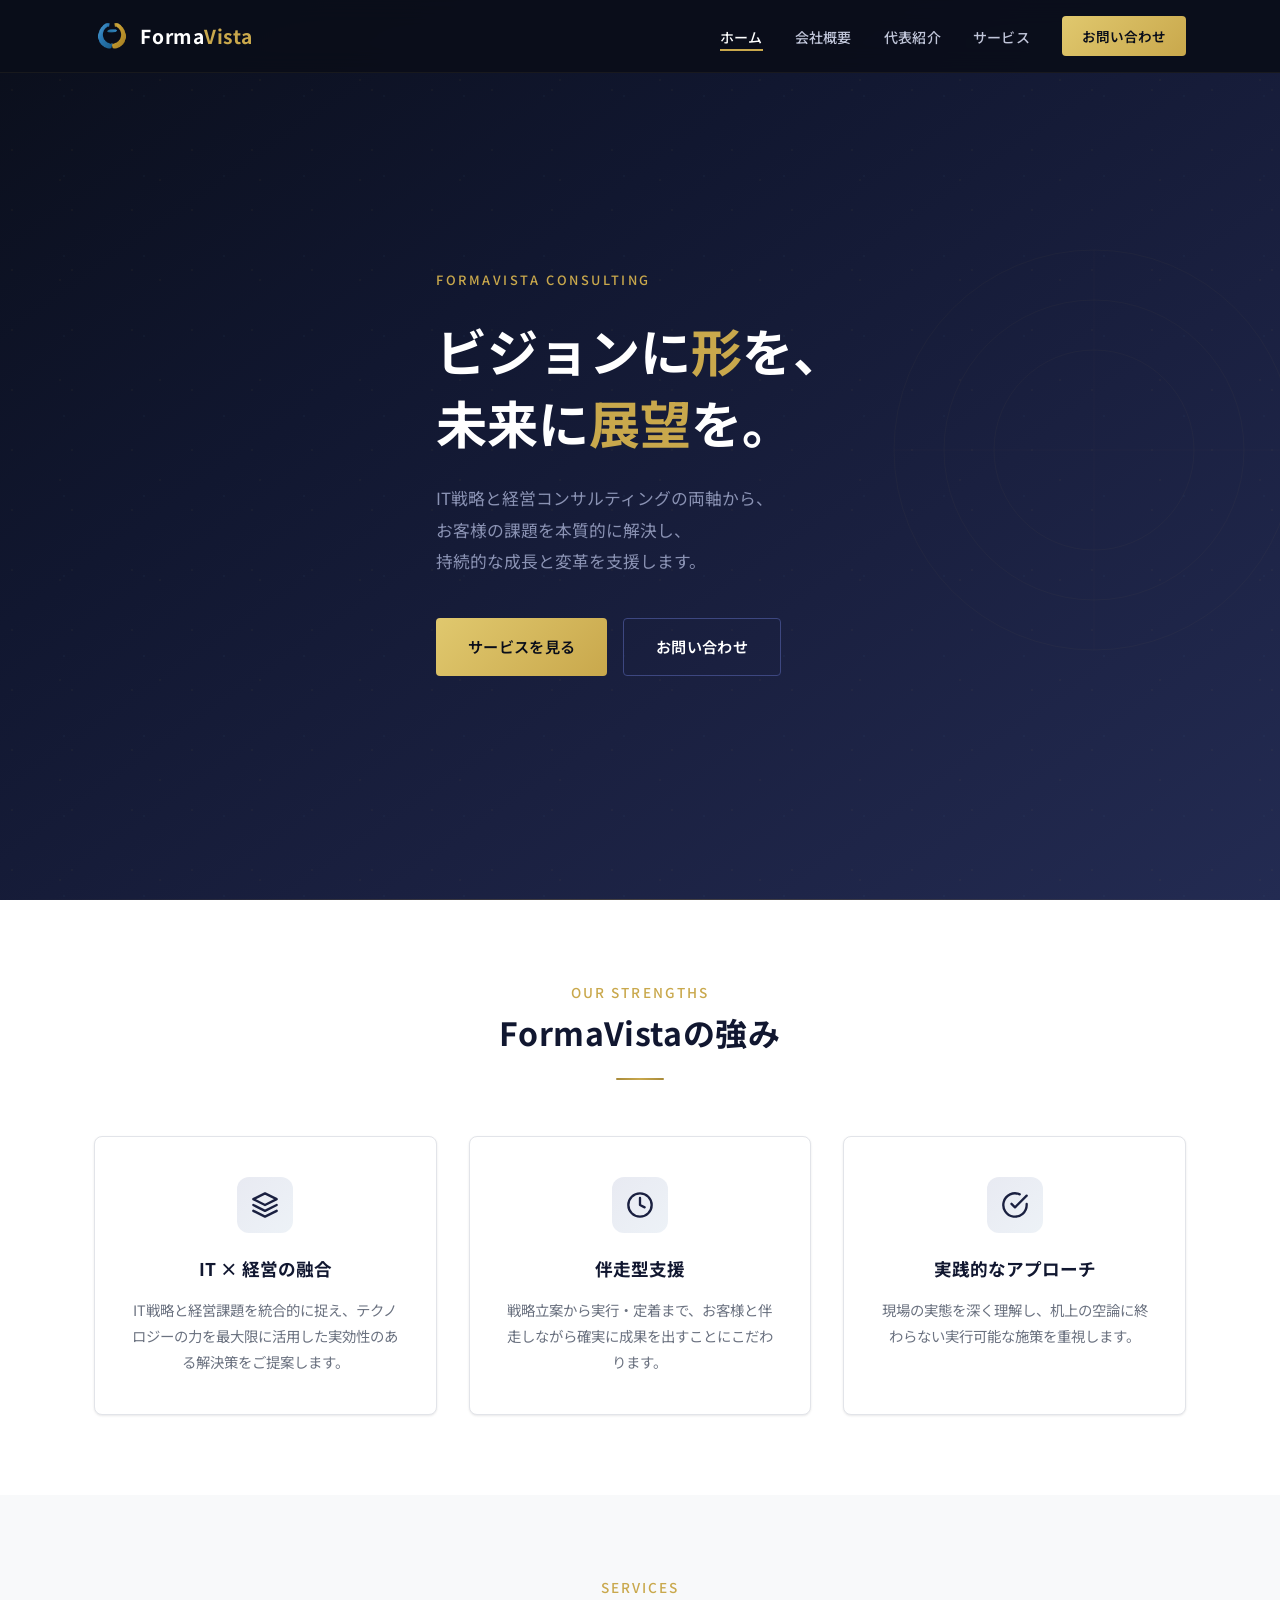
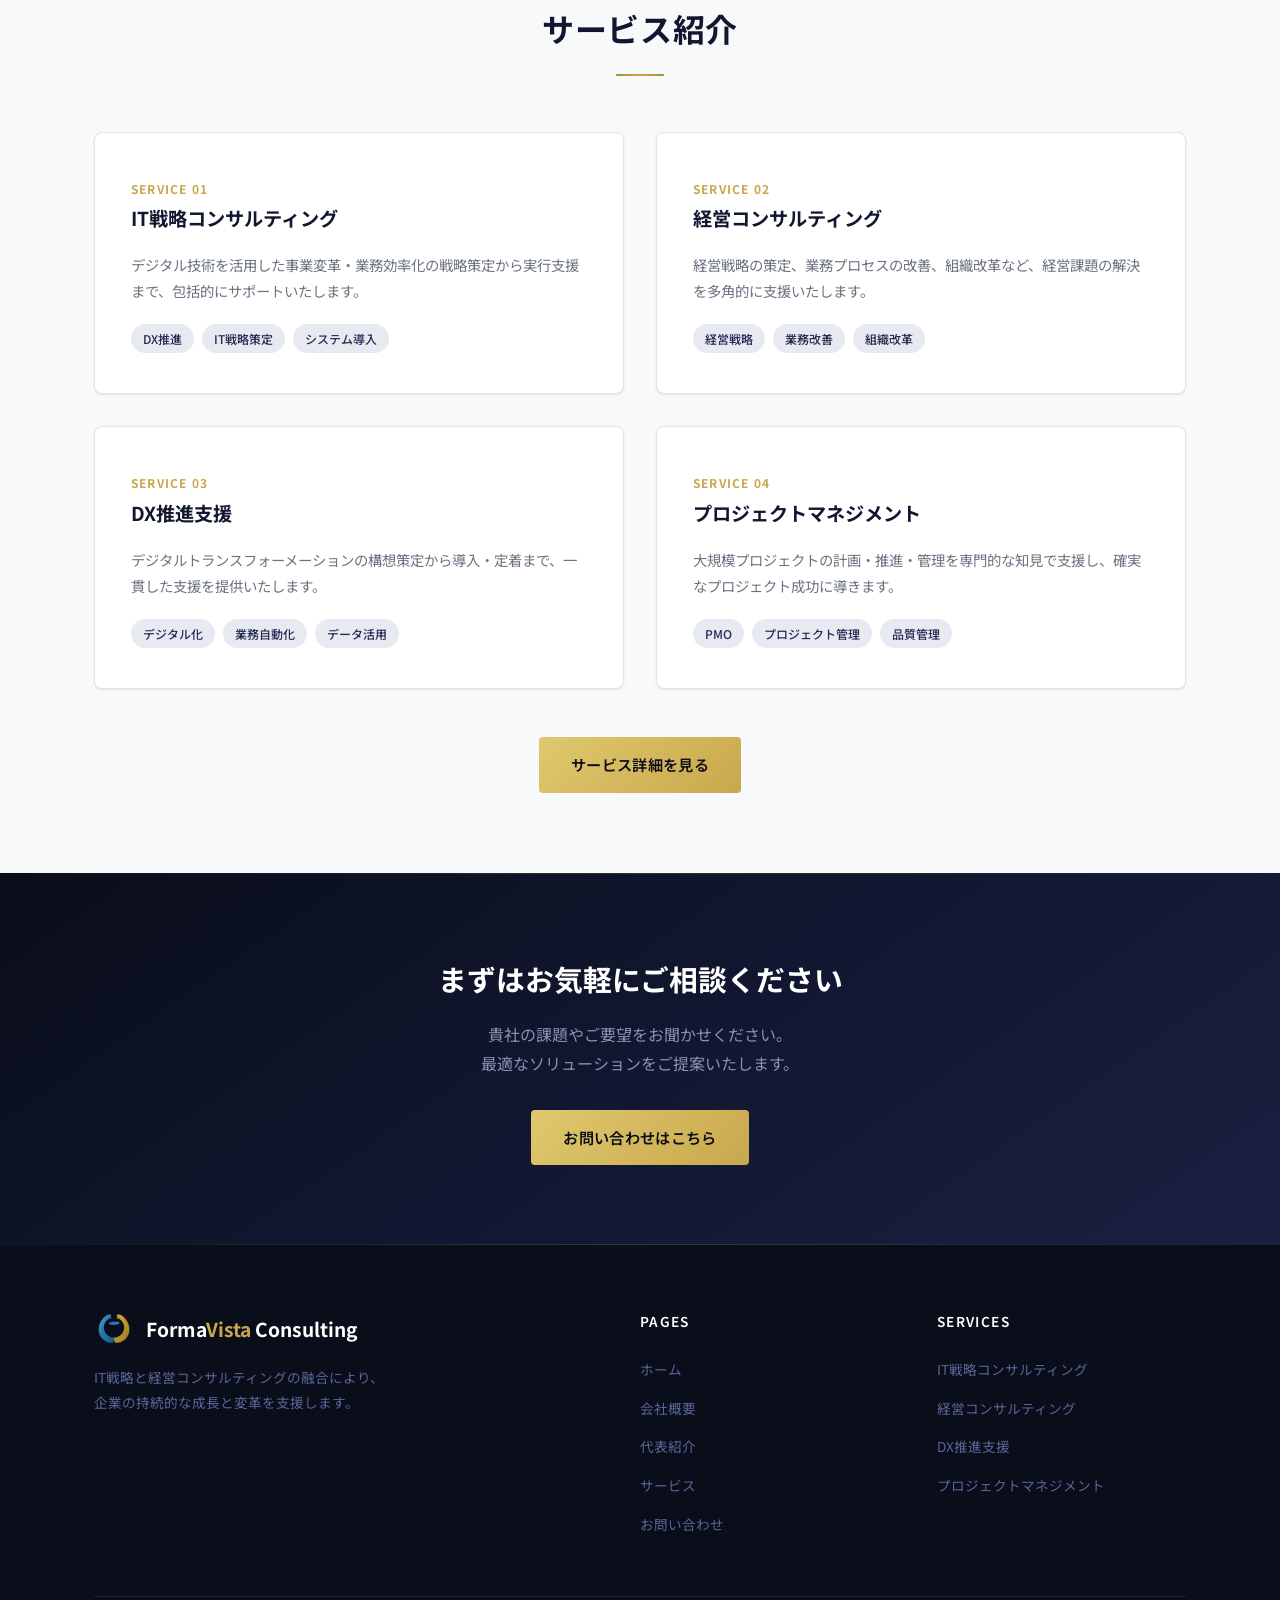
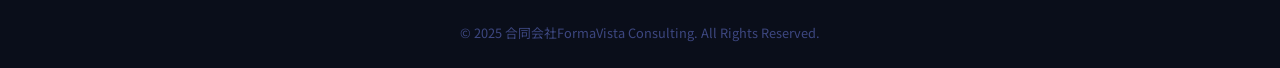
==== index.html @ 6e8d2bef "feat: 代表紹介ページ（profile.html）を新規作成 - 代表 中塚貴勝氏のプロフィールページを追加   - プロフィールヒーロー：写真エリア・氏名・紹介文・専門タグ   - 経歴タイムラ" ====
<!DOCTYPE html>
<html lang="ja">
<head>
  <meta charset="UTF-8">
  <meta name="viewport" content="width=device-width, initial-scale=1.0">
  <meta name="description" content="合同会社FormaVista Consulting - IT戦略・経営コンサルティングで、企業の持続的な成長と変革を支援します。">
  <meta name="keywords" content="FormaVista,コンサルティング,IT戦略,経営コンサルティング,DX推進">
  <title>合同会社FormaVista Consulting | IT・経営の総合コンサルティング</title>
  <link rel="icon" type="image/png" href="images/favicon.png">
  <link rel="icon" type="image/svg+xml" href="images/favicon.svg">
  <link rel="preconnect" href="https://fonts.googleapis.com">
  <link rel="preconnect" href="https://fonts.gstatic.com" crossorigin>
  <link href="https://fonts.googleapis.com/css2?family=Noto+Sans+JP:wght@400;500;600;700&display=swap" rel="stylesheet">
  <link rel="stylesheet" href="css/style.css">
</head>
<body>

  <!-- Header -->
  <header class="header" id="header">
    <div class="header__inner">
      <a href="index.html" class="header__logo">
        <img src="images/logo-icon.png" alt="FormaVista" class="header__logo-icon">
        <div class="header__logo-text">Forma<span>Vista</span></div>
      </a>
      <nav class="nav" id="nav">
        <ul class="nav__list">
          <li><a href="index.html" class="nav__link nav__link--active">ホーム</a></li>
          <li><a href="about.html" class="nav__link">会社概要</a></li>
          <li><a href="profile.html" class="nav__link">代表紹介</a></li>
          <li><a href="services.html" class="nav__link">サービス</a></li>
          <li><a href="contact.html" class="nav__contact">お問い合わせ</a></li>
        </ul>
      </nav>
      <button class="hamburger" id="hamburger" aria-label="メニューを開く">
        <span class="hamburger__line"></span>
        <span class="hamburger__line"></span>
        <span class="hamburger__line"></span>
      </button>
    </div>
  </header>

  <!-- Hero -->
  <section class="hero">
    <div class="hero__bg-pattern"></div>
    <div class="hero__content">
      <p class="hero__label">FormaVista Consulting</p>
      <h1 class="hero__title">
        ビジョンに<em>形</em>を、<br>
        未来に<em>展望</em>を。
      </h1>
      <p class="hero__desc">
        IT戦略と経営コンサルティングの両軸から、<br>
        お客様の課題を本質的に解決し、<br>
        持続的な成長と変革を支援します。
      </p>
      <div class="hero__actions">
        <a href="services.html" class="btn btn--primary">サービスを見る</a>
        <a href="contact.html" class="btn btn--outline">お問い合わせ</a>
      </div>
    </div>
    <div class="hero__decoration">
      <svg viewBox="0 0 500 500" fill="none" xmlns="http://www.w3.org/2000/svg">
        <circle cx="250" cy="250" r="200" stroke="#c9a84c" stroke-width="0.5"/>
        <circle cx="250" cy="250" r="150" stroke="#c9a84c" stroke-width="0.5"/>
        <circle cx="250" cy="250" r="100" stroke="#c9a84c" stroke-width="0.5"/>
        <line x1="50" y1="250" x2="450" y2="250" stroke="#c9a84c" stroke-width="0.3"/>
        <line x1="250" y1="50" x2="250" y2="450" stroke="#c9a84c" stroke-width="0.3"/>
      </svg>
    </div>
  </section>

  <!-- Features -->
  <section class="section">
    <div class="container">
      <div class="section-header fade-in">
        <p class="section-header__sub">Our Strengths</p>
        <h2 class="section-header__title">FormaVistaの強み</h2>
        <div class="section-header__line"></div>
      </div>
      <div class="features">
        <div class="feature-card fade-in">
          <div class="feature-card__icon">
            <svg viewBox="0 0 24 24" fill="none" stroke="currentColor" stroke-width="2" stroke-linecap="round" stroke-linejoin="round">
              <path d="M12 2L2 7l10 5 10-5-10-5z"/>
              <path d="M2 17l10 5 10-5"/>
              <path d="M2 12l10 5 10-5"/>
            </svg>
          </div>
          <h3 class="feature-card__title">IT × 経営の融合</h3>
          <p class="feature-card__text">
            IT戦略と経営課題を統合的に捉え、テクノロジーの力を最大限に活用した実効性のある解決策をご提案します。
          </p>
        </div>
        <div class="feature-card fade-in">
          <div class="feature-card__icon">
            <svg viewBox="0 0 24 24" fill="none" stroke="currentColor" stroke-width="2" stroke-linecap="round" stroke-linejoin="round">
              <circle cx="12" cy="12" r="10"/>
              <path d="M12 6v6l4 2"/>
            </svg>
          </div>
          <h3 class="feature-card__title">伴走型支援</h3>
          <p class="feature-card__text">
            戦略立案から実行・定着まで、お客様と伴走しながら確実に成果を出すことにこだわります。
          </p>
        </div>
        <div class="feature-card fade-in">
          <div class="feature-card__icon">
            <svg viewBox="0 0 24 24" fill="none" stroke="currentColor" stroke-width="2" stroke-linecap="round" stroke-linejoin="round">
              <path d="M22 11.08V12a10 10 0 1 1-5.93-9.14"/>
              <polyline points="22 4 12 14.01 9 11.01"/>
            </svg>
          </div>
          <h3 class="feature-card__title">実践的なアプローチ</h3>
          <p class="feature-card__text">
            現場の実態を深く理解し、机上の空論に終わらない実行可能な施策を重視します。
          </p>
        </div>
      </div>
    </div>
  </section>

  <!-- Services Overview -->
  <section class="section section--gray">
    <div class="container">
      <div class="section-header fade-in">
        <p class="section-header__sub">Services</p>
        <h2 class="section-header__title">サービス紹介</h2>
        <div class="section-header__line"></div>
      </div>
      <div class="services-grid">
        <div class="service-card fade-in">
          <span class="service-card__number">SERVICE 01</span>
          <h3 class="service-card__title">IT戦略コンサルティング</h3>
          <p class="service-card__text">
            デジタル技術を活用した事業変革・業務効率化の戦略策定から実行支援まで、包括的にサポートいたします。
          </p>
          <div class="service-card__tags">
            <span class="service-card__tag">DX推進</span>
            <span class="service-card__tag">IT戦略策定</span>
            <span class="service-card__tag">システム導入</span>
          </div>
        </div>
        <div class="service-card fade-in">
          <span class="service-card__number">SERVICE 02</span>
          <h3 class="service-card__title">経営コンサルティング</h3>
          <p class="service-card__text">
            経営戦略の策定、業務プロセスの改善、組織改革など、経営課題の解決を多角的に支援いたします。
          </p>
          <div class="service-card__tags">
            <span class="service-card__tag">経営戦略</span>
            <span class="service-card__tag">業務改善</span>
            <span class="service-card__tag">組織改革</span>
          </div>
        </div>
        <div class="service-card fade-in">
          <span class="service-card__number">SERVICE 03</span>
          <h3 class="service-card__title">DX推進支援</h3>
          <p class="service-card__text">
            デジタルトランスフォーメーションの構想策定から導入・定着まで、一貫した支援を提供いたします。
          </p>
          <div class="service-card__tags">
            <span class="service-card__tag">デジタル化</span>
            <span class="service-card__tag">業務自動化</span>
            <span class="service-card__tag">データ活用</span>
          </div>
        </div>
        <div class="service-card fade-in">
          <span class="service-card__number">SERVICE 04</span>
          <h3 class="service-card__title">プロジェクトマネジメント</h3>
          <p class="service-card__text">
            大規模プロジェクトの計画・推進・管理を専門的な知見で支援し、確実なプロジェクト成功に導きます。
          </p>
          <div class="service-card__tags">
            <span class="service-card__tag">PMO</span>
            <span class="service-card__tag">プロジェクト管理</span>
            <span class="service-card__tag">品質管理</span>
          </div>
        </div>
      </div>
      <div style="text-align: center; margin-top: 48px;" class="fade-in">
        <a href="services.html" class="btn btn--primary">サービス詳細を見る</a>
      </div>
    </div>
  </section>

  <!-- CTA -->
  <section class="cta">
    <div class="container">
      <h2 class="cta__title fade-in">まずはお気軽にご相談ください</h2>
      <p class="cta__text fade-in">
        貴社の課題やご要望をお聞かせください。<br>
        最適なソリューションをご提案いたします。
      </p>
      <a href="contact.html" class="btn btn--primary fade-in">お問い合わせはこちら</a>
    </div>
  </section>

  <!-- Footer -->
  <footer class="footer">
    <div class="container">
      <div class="footer__grid">
        <div>
          <a href="index.html" class="footer__brand">
            <img src="images/logo-icon.png" alt="FormaVista" class="footer__brand-icon">
            <p class="footer__brand-name">Forma<span>Vista</span> Consulting</p>
          </a>
          <p class="footer__brand-text">
            IT戦略と経営コンサルティングの融合により、<br>
            企業の持続的な成長と変革を支援します。
          </p>
        </div>
        <div>
          <h4 class="footer__heading">Pages</h4>
          <ul class="footer__links">
            <li><a href="index.html">ホーム</a></li>
            <li><a href="about.html">会社概要</a></li>
            <li><a href="profile.html">代表紹介</a></li>
            <li><a href="services.html">サービス</a></li>
            <li><a href="contact.html">お問い合わせ</a></li>
          </ul>
        </div>
        <div>
          <h4 class="footer__heading">Services</h4>
          <ul class="footer__links">
            <li><a href="services.html">IT戦略コンサルティング</a></li>
            <li><a href="services.html">経営コンサルティング</a></li>
            <li><a href="services.html">DX推進支援</a></li>
            <li><a href="services.html">プロジェクトマネジメント</a></li>
          </ul>
        </div>
      </div>
      <div class="footer__bottom">
        <p>&copy; 2025 合同会社FormaVista Consulting. All Rights Reserved.</p>
      </div>
    </div>
  </footer>

  <script src="js/main.js"></script>
</body>
</html>
---- css/style.css ----
/* ===================================
   FormaVista Consulting - Style Sheet
   =================================== */

/* --- CSS Variables --- */
:root {
  --navy-900: #0a0e1a;
  --navy-800: #111730;
  --navy-700: #1a2040;
  --navy-600: #232b52;
  --navy-500: #2d3561;
  --navy-400: #3d4780;
  --navy-300: #5a6599;
  --navy-200: #8a92b3;
  --navy-100: #c0c5d9;
  --navy-50: #e8eaf2;
  --gold: #c9a84c;
  --gold-light: #e0c86e;
  --gold-dark: #a88a3a;
  --blue: #2b7ab5;
  --blue-light: #5ba8d9;
  --blue-dark: #1a5e8c;
  --white: #ffffff;
  --gray-50: #f8f9fa;
  --gray-100: #f0f1f4;
  --gray-200: #e2e4e9;
  --gray-300: #c8cbd4;
  --gray-600: #6b7280;
  --gray-700: #4a4f5c;
  --font-primary: "Noto Sans JP", "Hiragino Kaku Gothic ProN", "Yu Gothic", sans-serif;
  --font-heading: "Noto Sans JP", "Hiragino Kaku Gothic ProN", "Yu Gothic", sans-serif;
  --transition: 0.3s cubic-bezier(0.4, 0, 0.2, 1);
  --shadow-sm: 0 1px 3px rgba(10, 14, 26, 0.06), 0 1px 2px rgba(10, 14, 26, 0.04);
  --shadow-md: 0 4px 16px rgba(10, 14, 26, 0.1), 0 2px 4px rgba(10, 14, 26, 0.06);
  --shadow-lg: 0 12px 40px rgba(10, 14, 26, 0.14), 0 4px 8px rgba(10, 14, 26, 0.06);
  --max-width: 1140px;
}

/* --- Reset & Base --- */
*,
*::before,
*::after {
  margin: 0;
  padding: 0;
  box-sizing: border-box;
}

html {
  font-size: 16px;
  scroll-behavior: smooth;
}

::selection {
  background: rgba(201, 168, 76, 0.2);
  color: var(--navy-800);
}

body {
  font-family: var(--font-primary);
  color: var(--gray-700);
  line-height: 1.8;
  background: var(--white);
  -webkit-font-smoothing: antialiased;
}

a {
  text-decoration: none;
  color: inherit;
  transition: color var(--transition);
}

ul {
  list-style: none;
}

img {
  max-width: 100%;
  height: auto;
  display: block;
}

/* --- Utility --- */
.container {
  max-width: var(--max-width);
  margin: 0 auto;
  padding: 0 24px;
}

.section {
  padding: 80px 0;
}

.section--gray {
  background: var(--gray-50);
}

.section--navy {
  background: var(--navy-800);
  color: var(--white);
}

.section-header {
  text-align: center;
  margin-bottom: 56px;
}

.section-header__title {
  font-family: var(--font-heading);
  font-size: 2rem;
  font-weight: 700;
  color: var(--navy-800);
  margin-bottom: 8px;
  letter-spacing: 0.02em;
}

.section--navy .section-header__title {
  color: var(--white);
}

.section-header__sub {
  font-size: 0.85rem;
  color: var(--gold);
  text-transform: uppercase;
  letter-spacing: 0.15em;
  font-weight: 500;
}

.section-header__line {
  width: 48px;
  height: 2px;
  background: linear-gradient(90deg, var(--gold-dark), var(--gold), var(--gold-dark));
  margin: 16px auto 0;
  border-radius: 1px;
}

/* --- Header / Navigation --- */
.header {
  position: fixed;
  top: 0;
  left: 0;
  width: 100%;
  z-index: 1000;
  background: rgba(10, 14, 26, 0.92);
  backdrop-filter: blur(12px);
  -webkit-backdrop-filter: blur(12px);
  transition: background var(--transition), box-shadow var(--transition);
  border-bottom: 1px solid rgba(201, 168, 76, 0.08);
}

.header--scrolled {
  background: rgba(10, 14, 26, 0.98);
  box-shadow: 0 2px 20px rgba(0, 0, 0, 0.3);
  border-bottom-color: rgba(201, 168, 76, 0.15);
}

.header__inner {
  display: flex;
  align-items: center;
  justify-content: space-between;
  height: 72px;
  max-width: var(--max-width);
  margin: 0 auto;
  padding: 0 24px;
}

.header__logo {
  display: flex;
  align-items: center;
  gap: 10px;
}

.header__logo-icon {
  width: 36px;
  height: 36px;
  display: block;
  flex-shrink: 0;
}

.header__logo-text {
  font-family: var(--font-heading);
  font-size: 1.2rem;
  font-weight: 700;
  color: var(--white);
  letter-spacing: 0.04em;
}

.header__logo-text span {
  color: var(--gold);
}

.nav__list {
  display: flex;
  align-items: center;
  gap: 32px;
}

.nav__link {
  font-size: 0.875rem;
  color: var(--navy-100);
  font-weight: 500;
  letter-spacing: 0.02em;
  position: relative;
  padding: 4px 0;
}

.nav__link::after {
  content: "";
  position: absolute;
  bottom: 0;
  left: 0;
  width: 0;
  height: 2px;
  background: var(--gold);
  transition: width var(--transition);
}

.nav__link:hover,
.nav__link--active {
  color: var(--white);
}

.nav__link:hover::after,
.nav__link--active::after {
  width: 100%;
}

.nav__contact {
  display: inline-flex;
  align-items: center;
  padding: 8px 20px;
  background: linear-gradient(135deg, var(--gold-light), var(--gold));
  color: var(--navy-900);
  font-size: 0.85rem;
  font-weight: 600;
  border-radius: 4px;
  transition: all var(--transition);
}

.nav__contact:hover {
  background: linear-gradient(135deg, var(--gold), var(--gold-light));
  box-shadow: 0 2px 12px rgba(201, 168, 76, 0.3);
  transform: translateY(-1px);
}

/* --- Mobile Menu --- */
.hamburger {
  display: none;
  flex-direction: column;
  gap: 5px;
  background: none;
  border: none;
  cursor: pointer;
  padding: 4px;
}

.hamburger__line {
  width: 24px;
  height: 2px;
  background: var(--white);
  transition: transform var(--transition), opacity var(--transition);
}

.hamburger--active .hamburger__line:nth-child(1) {
  transform: translateY(7px) rotate(45deg);
}

.hamburger--active .hamburger__line:nth-child(2) {
  opacity: 0;
}

.hamburger--active .hamburger__line:nth-child(3) {
  transform: translateY(-7px) rotate(-45deg);
}

/* --- Hero --- */
.hero {
  position: relative;
  min-height: 100vh;
  display: flex;
  align-items: center;
  background: linear-gradient(145deg, var(--navy-900) 0%, var(--navy-800) 35%, var(--navy-700) 65%, var(--navy-600) 100%);
  overflow: hidden;
}

.hero__bg-pattern {
  position: absolute;
  inset: 0;
  opacity: 0.04;
  background-image:
    radial-gradient(circle at 20% 50%, var(--gold) 1px, transparent 1px),
    radial-gradient(circle at 80% 20%, var(--blue-light) 1px, transparent 1px),
    radial-gradient(circle at 60% 80%, var(--gold) 1px, transparent 1px);
  background-size: 60px 60px, 80px 80px, 100px 100px;
}

.hero::after {
  content: "";
  position: absolute;
  bottom: 0;
  left: 0;
  right: 0;
  height: 1px;
  background: linear-gradient(90deg, transparent, var(--gold-dark), transparent);
  opacity: 0.3;
}

.hero__content {
  position: relative;
  z-index: 1;
  max-width: var(--max-width);
  margin: 0 auto;
  padding: 120px 24px 80px;
}

.hero__label {
  display: inline-block;
  font-size: 0.8rem;
  font-weight: 500;
  color: var(--gold);
  text-transform: uppercase;
  letter-spacing: 0.2em;
  margin-bottom: 24px;
  opacity: 0;
  transform: translateY(20px);
  animation: fadeInUp 0.8s 0.3s forwards;
}

.hero__title {
  font-family: var(--font-heading);
  font-size: clamp(2rem, 5vw, 3.2rem);
  font-weight: 700;
  color: var(--white);
  line-height: 1.4;
  margin-bottom: 24px;
  opacity: 0;
  transform: translateY(20px);
  animation: fadeInUp 0.8s 0.5s forwards;
}

.hero__title em {
  font-style: normal;
  color: var(--gold);
}

.hero__desc {
  font-size: 1.05rem;
  color: var(--navy-200);
  max-width: 560px;
  line-height: 1.9;
  margin-bottom: 40px;
  opacity: 0;
  transform: translateY(20px);
  animation: fadeInUp 0.8s 0.7s forwards;
}

.hero__actions {
  display: flex;
  gap: 16px;
  flex-wrap: wrap;
  opacity: 0;
  transform: translateY(20px);
  animation: fadeInUp 0.8s 0.9s forwards;
}

.btn {
  display: inline-flex;
  align-items: center;
  justify-content: center;
  padding: 14px 32px;
  font-size: 0.95rem;
  font-weight: 600;
  border-radius: 4px;
  border: none;
  cursor: pointer;
  transition: all var(--transition);
  letter-spacing: 0.02em;
}

.btn--primary {
  background: linear-gradient(135deg, var(--gold-light), var(--gold));
  color: var(--navy-900);
  position: relative;
  overflow: hidden;
}

.btn--primary::before {
  content: "";
  position: absolute;
  top: 0;
  left: -100%;
  width: 100%;
  height: 100%;
  background: linear-gradient(90deg, transparent, rgba(255, 255, 255, 0.2), transparent);
  transition: left 0.5s ease;
}

.btn--primary:hover::before {
  left: 100%;
}

.btn--primary:hover {
  background: linear-gradient(135deg, var(--gold), var(--gold-light));
  transform: translateY(-2px);
  box-shadow: 0 6px 20px rgba(201, 168, 76, 0.35);
}

.btn--outline {
  background: transparent;
  color: var(--white);
  border: 1px solid var(--navy-400);
  position: relative;
  overflow: hidden;
}

.btn--outline:hover {
  border-color: var(--gold);
  color: var(--gold);
  transform: translateY(-2px);
  box-shadow: 0 4px 12px rgba(201, 168, 76, 0.1);
}

.hero__decoration {
  position: absolute;
  right: -5%;
  top: 50%;
  transform: translateY(-50%);
  width: 500px;
  height: 500px;
  opacity: 0.08;
}

.hero__decoration svg {
  width: 100%;
  height: 100%;
}

/* --- Features Section (Top Page) --- */
.features {
  display: grid;
  grid-template-columns: repeat(3, 1fr);
  gap: 32px;
}

.feature-card {
  background: var(--white);
  border-radius: 8px;
  padding: 40px 32px;
  text-align: center;
  box-shadow: var(--shadow-sm);
  transition: transform var(--transition), box-shadow var(--transition), border-color var(--transition);
  border: 1px solid var(--gray-200);
  position: relative;
}

.feature-card::after {
  content: "";
  position: absolute;
  bottom: 0;
  left: 50%;
  transform: translateX(-50%);
  width: 0;
  height: 2px;
  background: linear-gradient(90deg, var(--gold-dark), var(--gold), var(--gold-dark));
  transition: width var(--transition);
  border-radius: 0 0 8px 8px;
}

.feature-card:hover {
  transform: translateY(-6px);
  box-shadow: var(--shadow-lg);
  border-color: rgba(201, 168, 76, 0.2);
}

.feature-card:hover::after {
  width: 60%;
}

.feature-card__icon {
  width: 56px;
  height: 56px;
  margin: 0 auto 20px;
  display: flex;
  align-items: center;
  justify-content: center;
  background: linear-gradient(135deg, var(--navy-50), #edf2f7);
  border-radius: 12px;
  transition: background var(--transition), transform var(--transition);
}

.feature-card:hover .feature-card__icon {
  background: linear-gradient(135deg, rgba(43, 110, 165, 0.1), rgba(43, 110, 165, 0.05));
  transform: scale(1.05);
}

.feature-card__icon svg {
  width: 28px;
  height: 28px;
  stroke: var(--navy-700);
  transition: stroke var(--transition);
}

.feature-card:hover .feature-card__icon svg {
  stroke: var(--blue);
}

.feature-card__title {
  font-size: 1.1rem;
  font-weight: 700;
  color: var(--navy-800);
  margin-bottom: 12px;
}

.feature-card__text {
  font-size: 0.9rem;
  color: var(--gray-600);
  line-height: 1.8;
}

/* --- About Section --- */
.about-grid {
  display: grid;
  grid-template-columns: 1fr 1fr;
  gap: 64px;
  align-items: start;
}

.about-content__lead {
  font-size: 1.6rem;
  font-weight: 700;
  color: var(--navy-800);
  line-height: 1.5;
  margin-bottom: 24px;
}

.about-content__text {
  font-size: 0.95rem;
  color: var(--gray-600);
  line-height: 1.9;
  margin-bottom: 16px;
}

.about-image {
  position: relative;
  border-radius: 8px;
  overflow: hidden;
  background: linear-gradient(135deg, var(--navy-700), var(--navy-500));
  aspect-ratio: 4/3;
  display: flex;
  align-items: center;
  justify-content: center;
}

.about-image__placeholder {
  color: var(--navy-300);
  font-size: 4rem;
  opacity: 0.3;
}

/* --- Service Cards --- */
.services-grid {
  display: grid;
  grid-template-columns: repeat(2, 1fr);
  gap: 32px;
}

.service-card {
  background: var(--white);
  border-radius: 8px;
  padding: 40px 36px;
  box-shadow: var(--shadow-sm);
  border: 1px solid var(--gray-200);
  transition: transform var(--transition), box-shadow var(--transition);
  position: relative;
  overflow: hidden;
}

.service-card::before {
  content: "";
  position: absolute;
  top: 0;
  left: 0;
  width: 4px;
  height: 100%;
  background: var(--gold);
  transform: scaleY(0);
  transition: transform var(--transition);
  transform-origin: top;
}

.service-card:hover {
  transform: translateY(-4px);
  box-shadow: var(--shadow-lg);
}

.service-card:hover::before {
  transform: scaleY(1);
}

.service-card__number {
  font-size: 0.75rem;
  font-weight: 700;
  color: var(--gold);
  letter-spacing: 0.1em;
  margin-bottom: 12px;
}

.service-card__title {
  font-size: 1.2rem;
  font-weight: 700;
  color: var(--navy-800);
  margin-bottom: 16px;
}

.service-card__text {
  font-size: 0.9rem;
  color: var(--gray-600);
  line-height: 1.8;
  margin-bottom: 20px;
}

.service-card__tags {
  display: flex;
  flex-wrap: wrap;
  gap: 8px;
}

.service-card__tag {
  font-size: 0.75rem;
  padding: 4px 12px;
  background: var(--navy-50);
  color: var(--navy-600);
  border-radius: 20px;
  font-weight: 500;
  transition: all var(--transition);
}

.service-card:hover .service-card__tag {
  background: rgba(201, 168, 76, 0.1);
  color: var(--gold-dark);
}

/* --- Company Info Table --- */
.company-table {
  width: 100%;
  border-collapse: collapse;
}

.company-table tr {
  border-bottom: 1px solid var(--gray-200);
}

.company-table th {
  width: 180px;
  padding: 20px 24px;
  text-align: left;
  font-size: 0.9rem;
  font-weight: 600;
  color: var(--navy-800);
  background: var(--gray-50);
  vertical-align: top;
}

.company-table td {
  padding: 20px 24px;
  font-size: 0.9rem;
  color: var(--gray-700);
}

/* --- CTA Section --- */
.cta {
  text-align: center;
  padding: 80px 0;
  background: linear-gradient(145deg, var(--navy-900), var(--navy-800), var(--navy-700));
  position: relative;
  overflow: hidden;
}

.cta::before {
  content: "";
  position: absolute;
  top: 0;
  left: 0;
  right: 0;
  height: 1px;
  background: linear-gradient(90deg, transparent, var(--gold-dark), transparent);
  opacity: 0.25;
}

.cta::after {
  content: "";
  position: absolute;
  bottom: 0;
  left: 0;
  right: 0;
  height: 1px;
  background: linear-gradient(90deg, transparent, var(--gold-dark), transparent);
  opacity: 0.25;
}

.cta__title {
  font-size: 1.8rem;
  font-weight: 700;
  color: var(--white);
  margin-bottom: 16px;
}

.cta__text {
  font-size: 1rem;
  color: var(--navy-200);
  margin-bottom: 32px;
  max-width: 500px;
  margin-left: auto;
  margin-right: auto;
}

/* --- Contact Form --- */
.contact-grid {
  display: grid;
  grid-template-columns: 1fr 1fr;
  gap: 64px;
  align-items: start;
}

.contact-info__title {
  font-size: 1.4rem;
  font-weight: 700;
  color: var(--navy-800);
  margin-bottom: 16px;
}

.contact-info__text {
  font-size: 0.95rem;
  color: var(--gray-600);
  margin-bottom: 32px;
  line-height: 1.8;
}

.contact-info__item {
  display: flex;
  align-items: flex-start;
  gap: 16px;
  margin-bottom: 24px;
}

.contact-info__icon {
  width: 40px;
  height: 40px;
  background: linear-gradient(135deg, #edf4fa, var(--navy-50));
  border-radius: 8px;
  display: flex;
  align-items: center;
  justify-content: center;
  flex-shrink: 0;
}

.contact-info__icon svg {
  width: 20px;
  height: 20px;
  stroke: var(--blue);
}

.contact-info__label {
  font-size: 0.8rem;
  color: var(--gray-600);
  margin-bottom: 2px;
}

.contact-info__value {
  font-size: 0.95rem;
  font-weight: 600;
  color: var(--navy-800);
}

.form {
  background: var(--white);
  padding: 40px;
  border-radius: 8px;
  box-shadow: var(--shadow-md);
  border: 1px solid var(--gray-200);
}

.form__group {
  margin-bottom: 24px;
}

.form__label {
  display: block;
  font-size: 0.85rem;
  font-weight: 600;
  color: var(--navy-800);
  margin-bottom: 8px;
}

.form__label--required::after {
  content: " *";
  color: #d64545;
}

.form__input,
.form__select,
.form__textarea {
  width: 100%;
  padding: 12px 16px;
  font-size: 0.9rem;
  font-family: var(--font-primary);
  border: 1px solid var(--gray-300);
  border-radius: 4px;
  background: var(--white);
  color: var(--gray-700);
  transition: border-color var(--transition), box-shadow var(--transition);
}

.form__input:focus,
.form__select:focus,
.form__textarea:focus {
  outline: none;
  border-color: var(--blue);
  box-shadow: 0 0 0 3px rgba(43, 110, 165, 0.1);
}

.form__textarea {
  min-height: 140px;
  resize: vertical;
}

.form__submit {
  width: 100%;
  padding: 14px;
  background: linear-gradient(135deg, var(--navy-800), var(--navy-700));
  color: var(--white);
  font-size: 0.95rem;
  font-weight: 600;
  border: none;
  border-radius: 4px;
  cursor: pointer;
  transition: all var(--transition);
  position: relative;
  overflow: hidden;
}

.form__submit:hover {
  background: linear-gradient(135deg, var(--navy-700), var(--navy-600));
  transform: translateY(-1px);
  box-shadow: 0 4px 12px rgba(10, 14, 26, 0.2);
}

.form__submit:active {
  transform: translateY(0);
}

/* --- Page Header --- */
.page-header {
  padding: 140px 0 60px;
  background: linear-gradient(145deg, var(--navy-900), var(--navy-800), var(--navy-700));
  text-align: center;
  position: relative;
}

.page-header::after {
  content: "";
  position: absolute;
  bottom: 0;
  left: 0;
  right: 0;
  height: 1px;
  background: linear-gradient(90deg, transparent, var(--gold-dark), transparent);
  opacity: 0.2;
}

.page-header__title {
  font-size: 2rem;
  font-weight: 700;
  color: var(--white);
  margin-bottom: 8px;
}

.page-header__sub {
  font-size: 0.85rem;
  color: var(--gold);
  text-transform: uppercase;
  letter-spacing: 0.15em;
  font-weight: 500;
}

/* --- Breadcrumb --- */
.breadcrumb {
  padding: 16px 0;
  background: var(--gray-50);
  border-bottom: 1px solid var(--gray-200);
}

.breadcrumb__list {
  display: flex;
  align-items: center;
  gap: 8px;
  font-size: 0.8rem;
  color: var(--gray-600);
}

.breadcrumb__link {
  color: var(--navy-400);
}

.breadcrumb__link:hover {
  color: var(--navy-700);
}

.breadcrumb__separator {
  color: var(--gray-300);
}

/* --- Philosophy Section --- */
.philosophy-grid {
  display: grid;
  grid-template-columns: repeat(3, 1fr);
  gap: 32px;
}

.philosophy-card {
  text-align: center;
  padding: 32px 24px;
  border-radius: 8px;
  transition: background var(--transition);
}

.philosophy-card:hover {
  background: rgba(255, 255, 255, 0.6);
}

.philosophy-card__number {
  font-size: 2.5rem;
  font-weight: 700;
  color: var(--navy-100);
  line-height: 1;
  margin-bottom: 16px;
  transition: color var(--transition);
}

.philosophy-card:hover .philosophy-card__number {
  color: rgba(201, 168, 76, 0.3);
}

.philosophy-card__title {
  font-size: 1.1rem;
  font-weight: 700;
  color: var(--navy-800);
  margin-bottom: 12px;
}

.philosophy-card__text {
  font-size: 0.9rem;
  color: var(--gray-600);
  line-height: 1.8;
}

/* --- Service Detail --- */
.service-detail {
  display: grid;
  grid-template-columns: 1fr 1fr;
  gap: 64px;
  align-items: start;
  margin-bottom: 64px;
  padding-bottom: 64px;
  border-bottom: 1px solid var(--gray-200);
}

.service-detail:last-child {
  border-bottom: none;
  margin-bottom: 0;
  padding-bottom: 0;
}

.service-detail:nth-child(even) {
  direction: rtl;
}

.service-detail:nth-child(even) > * {
  direction: ltr;
}

.service-detail__label {
  font-size: 0.8rem;
  font-weight: 600;
  color: var(--gold);
  text-transform: uppercase;
  letter-spacing: 0.1em;
  margin-bottom: 12px;
}

.service-detail__title {
  font-size: 1.5rem;
  font-weight: 700;
  color: var(--navy-800);
  margin-bottom: 20px;
  line-height: 1.4;
}

.service-detail__text {
  font-size: 0.95rem;
  color: var(--gray-600);
  line-height: 1.9;
  margin-bottom: 24px;
}

.service-detail__list {
  list-style: none;
}

.service-detail__list li {
  font-size: 0.9rem;
  color: var(--gray-700);
  padding: 8px 0;
  padding-left: 20px;
  position: relative;
}

.service-detail__list li::before {
  content: "";
  position: absolute;
  left: 0;
  top: 16px;
  width: 8px;
  height: 2px;
  background: var(--gold);
}

.service-detail__visual {
  background: linear-gradient(135deg, var(--navy-50), var(--gray-100));
  border-radius: 8px;
  aspect-ratio: 4/3;
  display: flex;
  align-items: center;
  justify-content: center;
}

.service-detail__visual-icon {
  font-size: 4rem;
  color: var(--navy-300);
  opacity: 0.4;
}

/* --- Process / Flow --- */
.process-grid {
  display: grid;
  grid-template-columns: repeat(4, 1fr);
  gap: 24px;
}

.process-card {
  text-align: center;
  padding: 32px 20px;
  position: relative;
}

.process-card::after {
  content: "";
  position: absolute;
  right: -12px;
  top: 50%;
  transform: translateY(-50%);
  width: 0;
  height: 0;
  border-left: 8px solid var(--navy-200);
  border-top: 6px solid transparent;
  border-bottom: 6px solid transparent;
}

.process-card:last-child::after {
  display: none;
}

.process-card__step {
  width: 48px;
  height: 48px;
  margin: 0 auto 16px;
  background: linear-gradient(145deg, var(--navy-800), var(--navy-700));
  color: var(--gold);
  font-size: 1.1rem;
  font-weight: 700;
  border-radius: 50%;
  display: flex;
  align-items: center;
  justify-content: center;
  box-shadow: 0 2px 8px rgba(10, 14, 26, 0.15);
  transition: transform var(--transition), box-shadow var(--transition);
}

.process-card:hover .process-card__step {
  transform: scale(1.1);
  box-shadow: 0 4px 16px rgba(10, 14, 26, 0.2);
}

.process-card__title {
  font-size: 0.95rem;
  font-weight: 700;
  color: var(--navy-800);
  margin-bottom: 8px;
}

.process-card__text {
  font-size: 0.8rem;
  color: var(--gray-600);
  line-height: 1.7;
}

/* --- Footer --- */
.footer {
  background: var(--navy-900);
  color: var(--navy-200);
  padding: 64px 0 0;
  position: relative;
}

.footer__grid {
  display: grid;
  grid-template-columns: 2fr 1fr 1fr;
  gap: 48px;
  padding-bottom: 48px;
  border-bottom: 1px solid rgba(255, 255, 255, 0.08);
}

.footer__brand {
  display: flex;
  align-items: center;
  gap: 12px;
  margin-bottom: 16px;
}

.footer__brand-icon {
  width: 40px;
  height: 40px;
  flex-shrink: 0;
}

.footer__brand-name {
  font-size: 1.2rem;
  font-weight: 700;
  color: var(--white);
}

.footer__brand-name span {
  color: var(--gold);
}

.footer__brand-text {
  font-size: 0.85rem;
  line-height: 1.8;
  color: var(--navy-300);
}

.footer__heading {
  font-size: 0.85rem;
  font-weight: 600;
  color: var(--white);
  text-transform: uppercase;
  letter-spacing: 0.1em;
  margin-bottom: 20px;
}

.footer__links li {
  margin-bottom: 10px;
}

.footer__links a {
  font-size: 0.85rem;
  color: var(--navy-300);
  transition: color var(--transition);
  position: relative;
}

.footer__links a::after {
  content: "";
  position: absolute;
  bottom: -2px;
  left: 0;
  width: 0;
  height: 1px;
  background: var(--gold);
  transition: width var(--transition);
}

.footer__links a:hover {
  color: var(--gold);
}

.footer__links a:hover::after {
  width: 100%;
}

.footer__bottom {
  padding: 24px 0;
  text-align: center;
  font-size: 0.8rem;
  color: var(--navy-400);
}

/* --- Profile Page --- */
.profile-hero {
  display: grid;
  grid-template-columns: 280px 1fr;
  gap: 56px;
  align-items: start;
}

.profile-hero__photo {
  position: relative;
}

.profile-hero__photo-placeholder {
  width: 100%;
  aspect-ratio: 3/4;
  background: linear-gradient(135deg, var(--navy-50), var(--gray-100));
  border-radius: 8px;
  display: flex;
  align-items: center;
  justify-content: center;
  border: 1px solid var(--gray-200);
}

.profile-hero__photo-placeholder svg {
  width: 64px;
  height: 64px;
  color: var(--navy-200);
}

.profile-hero__photo img {
  width: 100%;
  aspect-ratio: 3/4;
  object-fit: cover;
  border-radius: 8px;
}

.profile-hero__role {
  font-size: 0.8rem;
  font-weight: 600;
  color: var(--gold);
  text-transform: uppercase;
  letter-spacing: 0.12em;
  margin-bottom: 8px;
}

.profile-hero__name {
  font-family: var(--font-heading);
  font-size: 2.2rem;
  font-weight: 700;
  color: var(--navy-800);
  margin-bottom: 4px;
  letter-spacing: 0.06em;
}

.profile-hero__name-en {
  font-size: 0.9rem;
  color: var(--navy-300);
  letter-spacing: 0.08em;
  margin-bottom: 24px;
}

.profile-hero__intro {
  font-size: 0.95rem;
  color: var(--gray-600);
  line-height: 1.9;
  margin-bottom: 24px;
}

.profile-hero__tags {
  display: flex;
  flex-wrap: wrap;
  gap: 8px;
}

.profile-hero__tag {
  display: inline-block;
  font-size: 0.75rem;
  font-weight: 500;
  padding: 5px 14px;
  background: var(--navy-50);
  color: var(--navy-600);
  border-radius: 20px;
  letter-spacing: 0.02em;
}

/* --- Timeline --- */
.timeline {
  position: relative;
  max-width: 720px;
  margin: 0 auto;
  padding-left: 40px;
}

.timeline::before {
  content: "";
  position: absolute;
  left: 7px;
  top: 8px;
  bottom: 8px;
  width: 2px;
  background: linear-gradient(to bottom, var(--gold), var(--navy-200), var(--gold));
  border-radius: 1px;
}

.timeline__item {
  position: relative;
  padding-bottom: 40px;
}

.timeline__item:last-child {
  padding-bottom: 0;
}

.timeline__marker {
  position: absolute;
  left: -40px;
  top: 6px;
  width: 16px;
  height: 16px;
  border-radius: 50%;
  background: var(--white);
  border: 3px solid var(--gold);
  z-index: 1;
  transition: background var(--transition), transform var(--transition);
}

.timeline__item:hover .timeline__marker {
  background: var(--gold);
  transform: scale(1.2);
}

.timeline__content {
  background: var(--white);
  padding: 24px 28px;
  border-radius: 8px;
  border: 1px solid var(--gray-200);
  box-shadow: var(--shadow-sm);
  transition: box-shadow var(--transition), transform var(--transition);
}

.timeline__item:hover .timeline__content {
  box-shadow: var(--shadow-md);
  transform: translateX(4px);
}

.timeline__period {
  font-size: 0.8rem;
  font-weight: 600;
  color: var(--blue);
  letter-spacing: 0.04em;
  margin-bottom: 6px;
}

.timeline__title {
  font-size: 1.05rem;
  font-weight: 700;
  color: var(--navy-800);
  margin-bottom: 4px;
}

.timeline__role {
  font-size: 0.85rem;
  font-weight: 500;
  color: var(--gold-dark);
  margin-bottom: 10px;
}

.timeline__text {
  font-size: 0.88rem;
  color: var(--gray-600);
  line-height: 1.8;
}

/* --- Expertise Grid --- */
.expertise-grid {
  display: grid;
  grid-template-columns: repeat(2, 1fr);
  gap: 28px;
}

.expertise-card {
  padding: 32px 28px;
  background: var(--white);
  border: 1px solid var(--gray-200);
  border-radius: 8px;
  box-shadow: var(--shadow-sm);
  transition: transform var(--transition), box-shadow var(--transition), border-color var(--transition);
  position: relative;
  overflow: hidden;
}

.expertise-card::before {
  content: "";
  position: absolute;
  top: 0;
  left: 0;
  width: 100%;
  height: 3px;
  background: linear-gradient(90deg, var(--blue), var(--gold));
  transform: scaleX(0);
  transition: transform var(--transition);
  transform-origin: left;
}

.expertise-card:hover {
  transform: translateY(-4px);
  box-shadow: var(--shadow-lg);
  border-color: rgba(43, 122, 181, 0.15);
}

.expertise-card:hover::before {
  transform: scaleX(1);
}

.expertise-card__icon {
  width: 48px;
  height: 48px;
  display: flex;
  align-items: center;
  justify-content: center;
  background: linear-gradient(135deg, var(--navy-50), #edf2f7);
  border-radius: 10px;
  margin-bottom: 18px;
  transition: background var(--transition);
}

.expertise-card:hover .expertise-card__icon {
  background: linear-gradient(135deg, rgba(43, 122, 181, 0.1), rgba(43, 122, 181, 0.05));
}

.expertise-card__icon svg {
  width: 24px;
  height: 24px;
  stroke: var(--navy-600);
  transition: stroke var(--transition);
}

.expertise-card:hover .expertise-card__icon svg {
  stroke: var(--blue);
}

.expertise-card__title {
  font-size: 1.05rem;
  font-weight: 700;
  color: var(--navy-800);
  margin-bottom: 10px;
}

.expertise-card__text {
  font-size: 0.88rem;
  color: var(--gray-600);
  line-height: 1.8;
}

/* --- Message Section --- */
.message {
  max-width: 760px;
  margin: 0 auto;
}

.message__quote {
  position: relative;
  padding: 0 0 0 32px;
  border-left: 3px solid var(--gold);
}

.message__quote p {
  font-size: 1rem;
  color: var(--navy-100);
  line-height: 2;
  margin-bottom: 20px;
}

.message__quote p:last-of-type {
  margin-bottom: 32px;
}

.message__author {
  padding-top: 20px;
  border-top: 1px solid rgba(255, 255, 255, 0.1);
}

.message__author-name {
  font-size: 1.1rem;
  font-weight: 700;
  color: var(--white);
  letter-spacing: 0.06em;
  margin-bottom: 4px;
}

.message__author-role {
  font-size: 0.82rem;
  color: var(--navy-300);
}

/* --- Animations --- */
@keyframes fadeInUp {
  from {
    opacity: 0;
    transform: translateY(20px);
  }
  to {
    opacity: 1;
    transform: translateY(0);
  }
}

.fade-in {
  opacity: 0;
  transform: translateY(24px);
  transition: opacity 0.6s ease, transform 0.6s ease;
}

.fade-in--visible {
  opacity: 1;
  transform: translateY(0);
}

/* --- Responsive --- */
@media (max-width: 1024px) {
  .features {
    grid-template-columns: repeat(2, 1fr);
  }

  .about-grid {
    grid-template-columns: 1fr;
    gap: 40px;
  }

  .services-grid {
    grid-template-columns: 1fr;
  }

  .contact-grid {
    grid-template-columns: 1fr;
    gap: 40px;
  }

  .service-detail {
    grid-template-columns: 1fr;
    gap: 32px;
  }

  .service-detail:nth-child(even) {
    direction: ltr;
  }

  .process-grid {
    grid-template-columns: repeat(2, 1fr);
  }

  .process-card::after {
    display: none;
  }

  .philosophy-grid {
    grid-template-columns: 1fr;
  }

  .profile-hero {
    grid-template-columns: 220px 1fr;
    gap: 40px;
  }

  .footer__grid {
    grid-template-columns: 1fr 1fr;
  }
}

@media (max-width: 768px) {
  .section {
    padding: 60px 0;
  }

  .section-header {
    margin-bottom: 40px;
  }

  .section-header__title {
    font-size: 1.6rem;
  }

  .nav {
    position: fixed;
    top: 72px;
    left: 0;
    width: 100%;
    background: var(--navy-900);
    padding: 24px;
    transform: translateY(-100%);
    opacity: 0;
    transition: transform var(--transition), opacity var(--transition);
    pointer-events: none;
    z-index: 999;
  }

  .nav--open {
    transform: translateY(0);
    opacity: 1;
    pointer-events: auto;
  }

  .nav__list {
    flex-direction: column;
    gap: 20px;
  }

  .hamburger {
    display: flex;
  }

  .features {
    grid-template-columns: 1fr;
  }

  .hero__title {
    font-size: 1.8rem;
  }

  .hero__decoration {
    display: none;
  }

  .page-header {
    padding: 120px 0 40px;
  }

  .page-header__title {
    font-size: 1.6rem;
  }

  .company-table th {
    width: 120px;
    padding: 16px;
  }

  .company-table td {
    padding: 16px;
  }

  .footer__grid {
    grid-template-columns: 1fr;
    gap: 32px;
  }

  .cta__title {
    font-size: 1.4rem;
  }

  .process-grid {
    grid-template-columns: 1fr;
  }

  .profile-hero {
    grid-template-columns: 1fr;
    gap: 32px;
  }

  .profile-hero__photo {
    max-width: 200px;
    margin: 0 auto;
  }

  .profile-hero__name {
    font-size: 1.8rem;
    text-align: center;
  }

  .profile-hero__name-en {
    text-align: center;
  }

  .profile-hero__role {
    text-align: center;
  }

  .profile-hero__tags {
    justify-content: center;
  }

  .expertise-grid {
    grid-template-columns: 1fr;
  }

  .timeline {
    padding-left: 32px;
  }

  .timeline__marker {
    left: -32px;
    width: 14px;
    height: 14px;
  }

  .timeline__content {
    padding: 20px;
  }

  .message__quote {
    padding-left: 20px;
  }
}
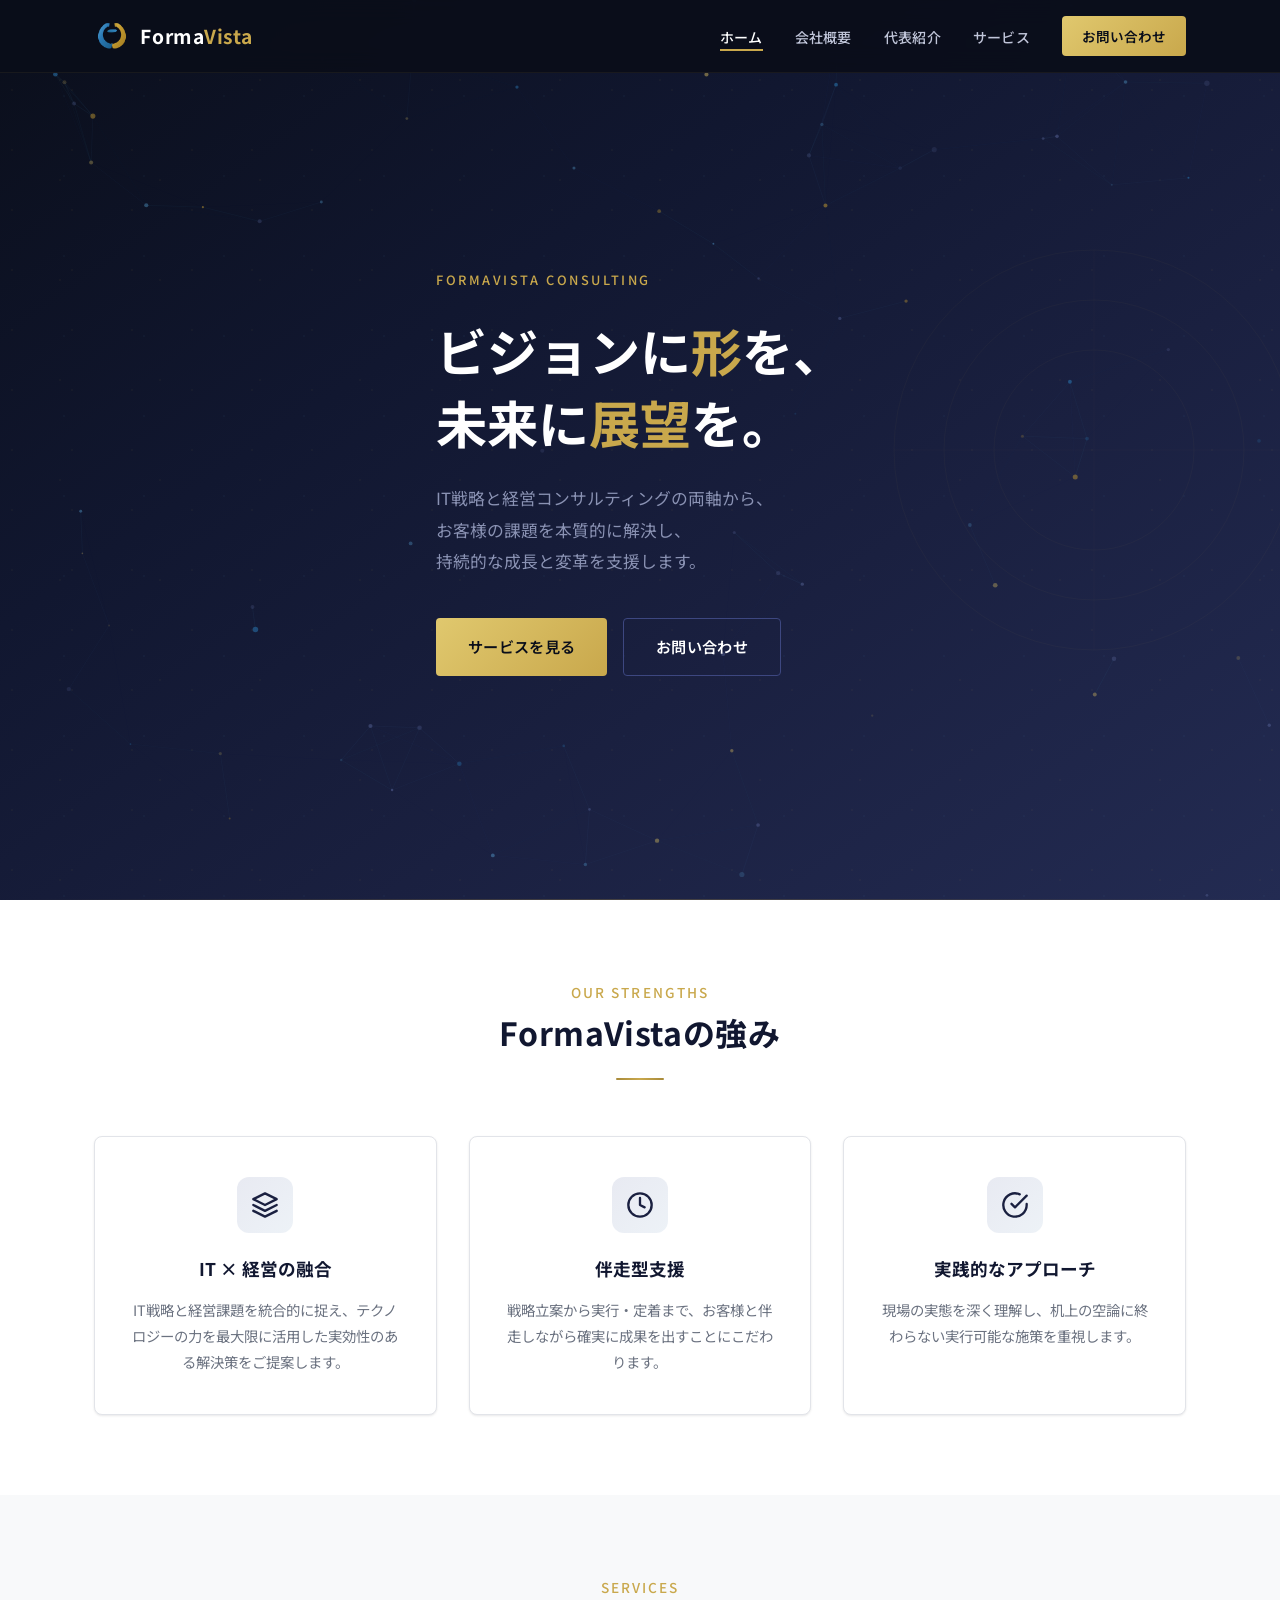
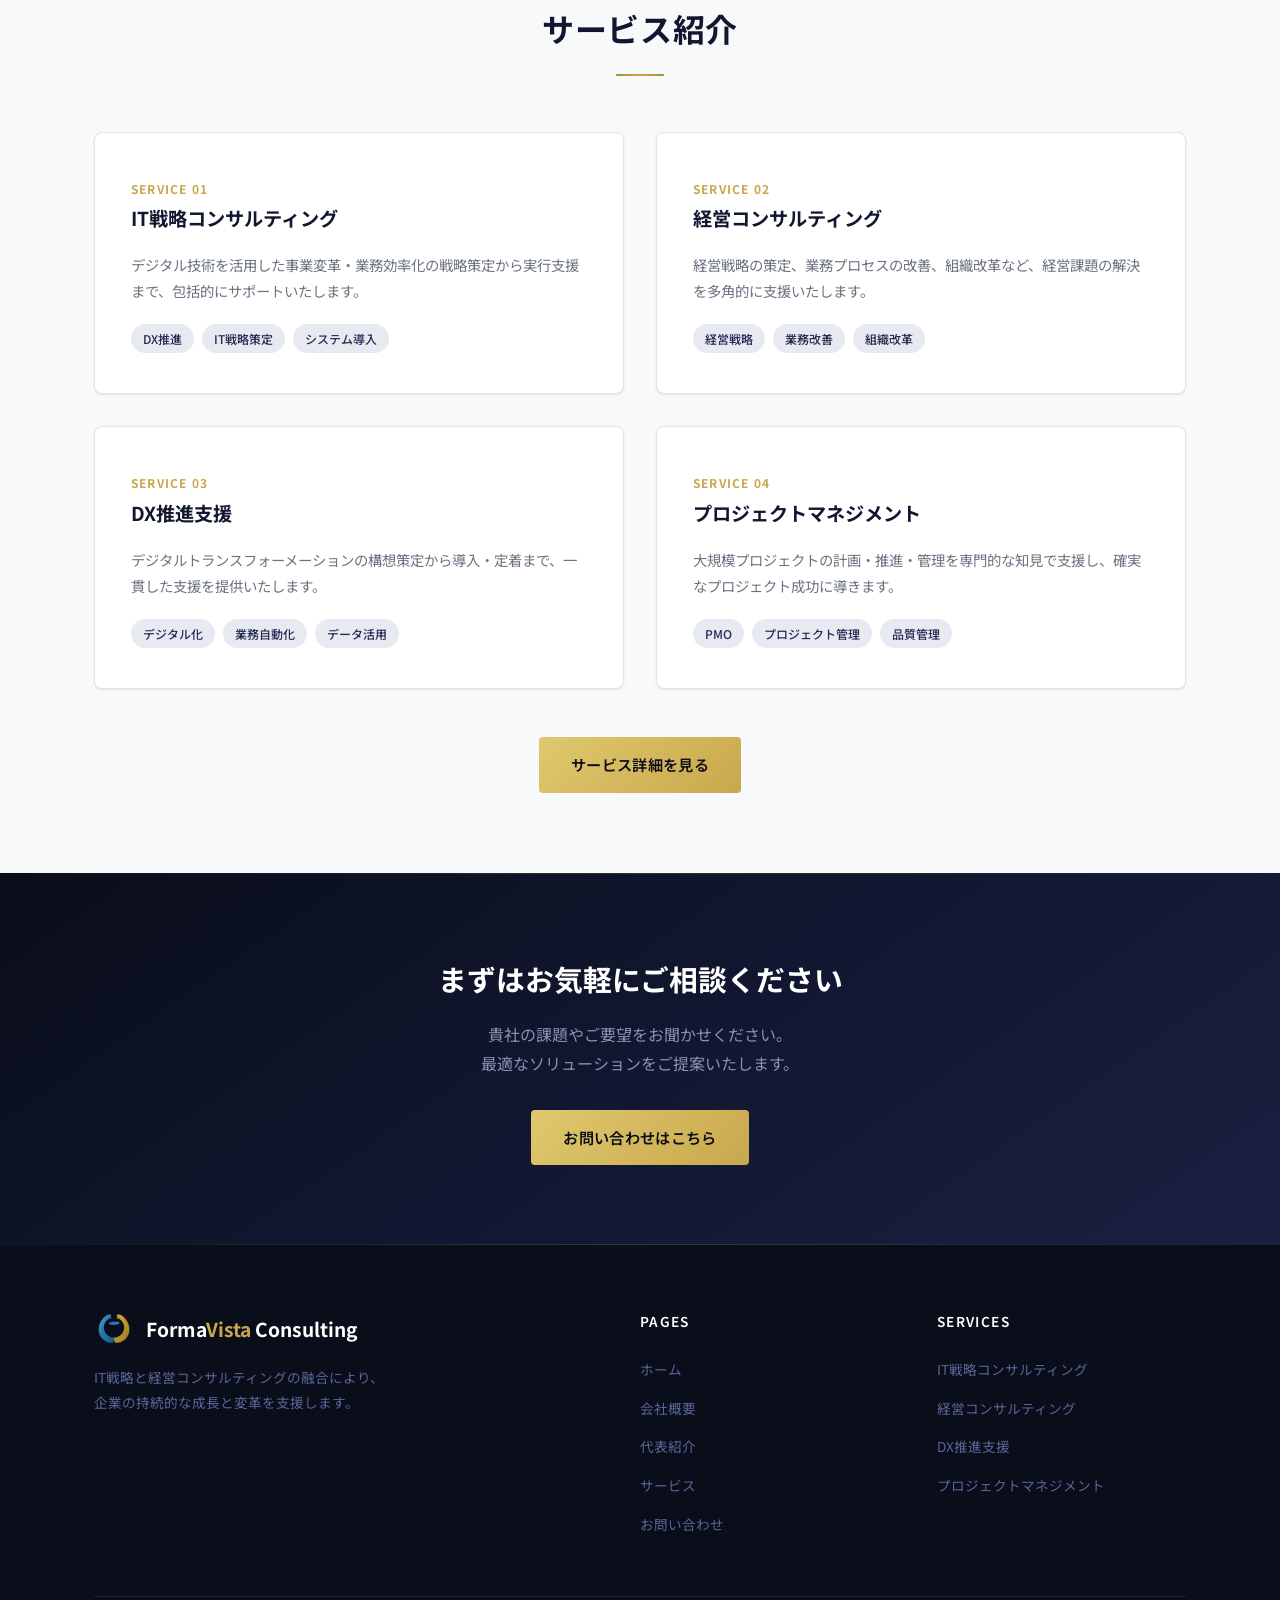
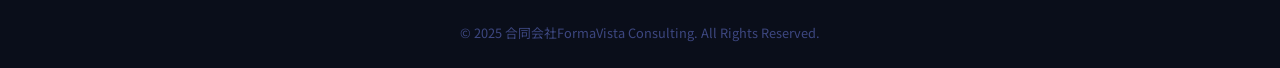
==== commit 50de3bb5: "feat: ヒーロー背景にCanvasパーティクルアニメーションを追加 - ブルー＆ゴールドのパーティクルネットワークアニメーションを実装   - 浮遊するパーティクル（ブルー/ゴールド/ネイビー配色" ====
--- a/index.html
+++ b/index.html
@@ -41,6 +41,7 @@
 
   <!-- Hero -->
   <section class="hero">
+    <canvas class="hero__canvas" id="heroCanvas"></canvas>
     <div class="hero__bg-pattern"></div>
     <div class="hero__content">
       <p class="hero__label">FormaVista Consulting</p>
@@ -236,5 +237,6 @@
   </footer>
 
   <script src="js/main.js"></script>
+  <script src="js/hero-animation.js"></script>
 </body>
 </html>
--- a/css/style.css
+++ b/css/style.css
@@ -282,6 +282,15 @@
   overflow: hidden;
 }
 
+.hero__canvas {
+  position: absolute;
+  inset: 0;
+  width: 100%;
+  height: 100%;
+  z-index: 1;
+  pointer-events: auto;
+}
+
 .hero__bg-pattern {
   position: absolute;
   inset: 0;
@@ -306,10 +315,16 @@
 
 .hero__content {
   position: relative;
-  z-index: 1;
+  z-index: 2;
   max-width: var(--max-width);
   margin: 0 auto;
   padding: 120px 24px 80px;
+  pointer-events: none;
+}
+
+.hero__content a,
+.hero__content button {
+  pointer-events: auto;
 }
 
 .hero__label {
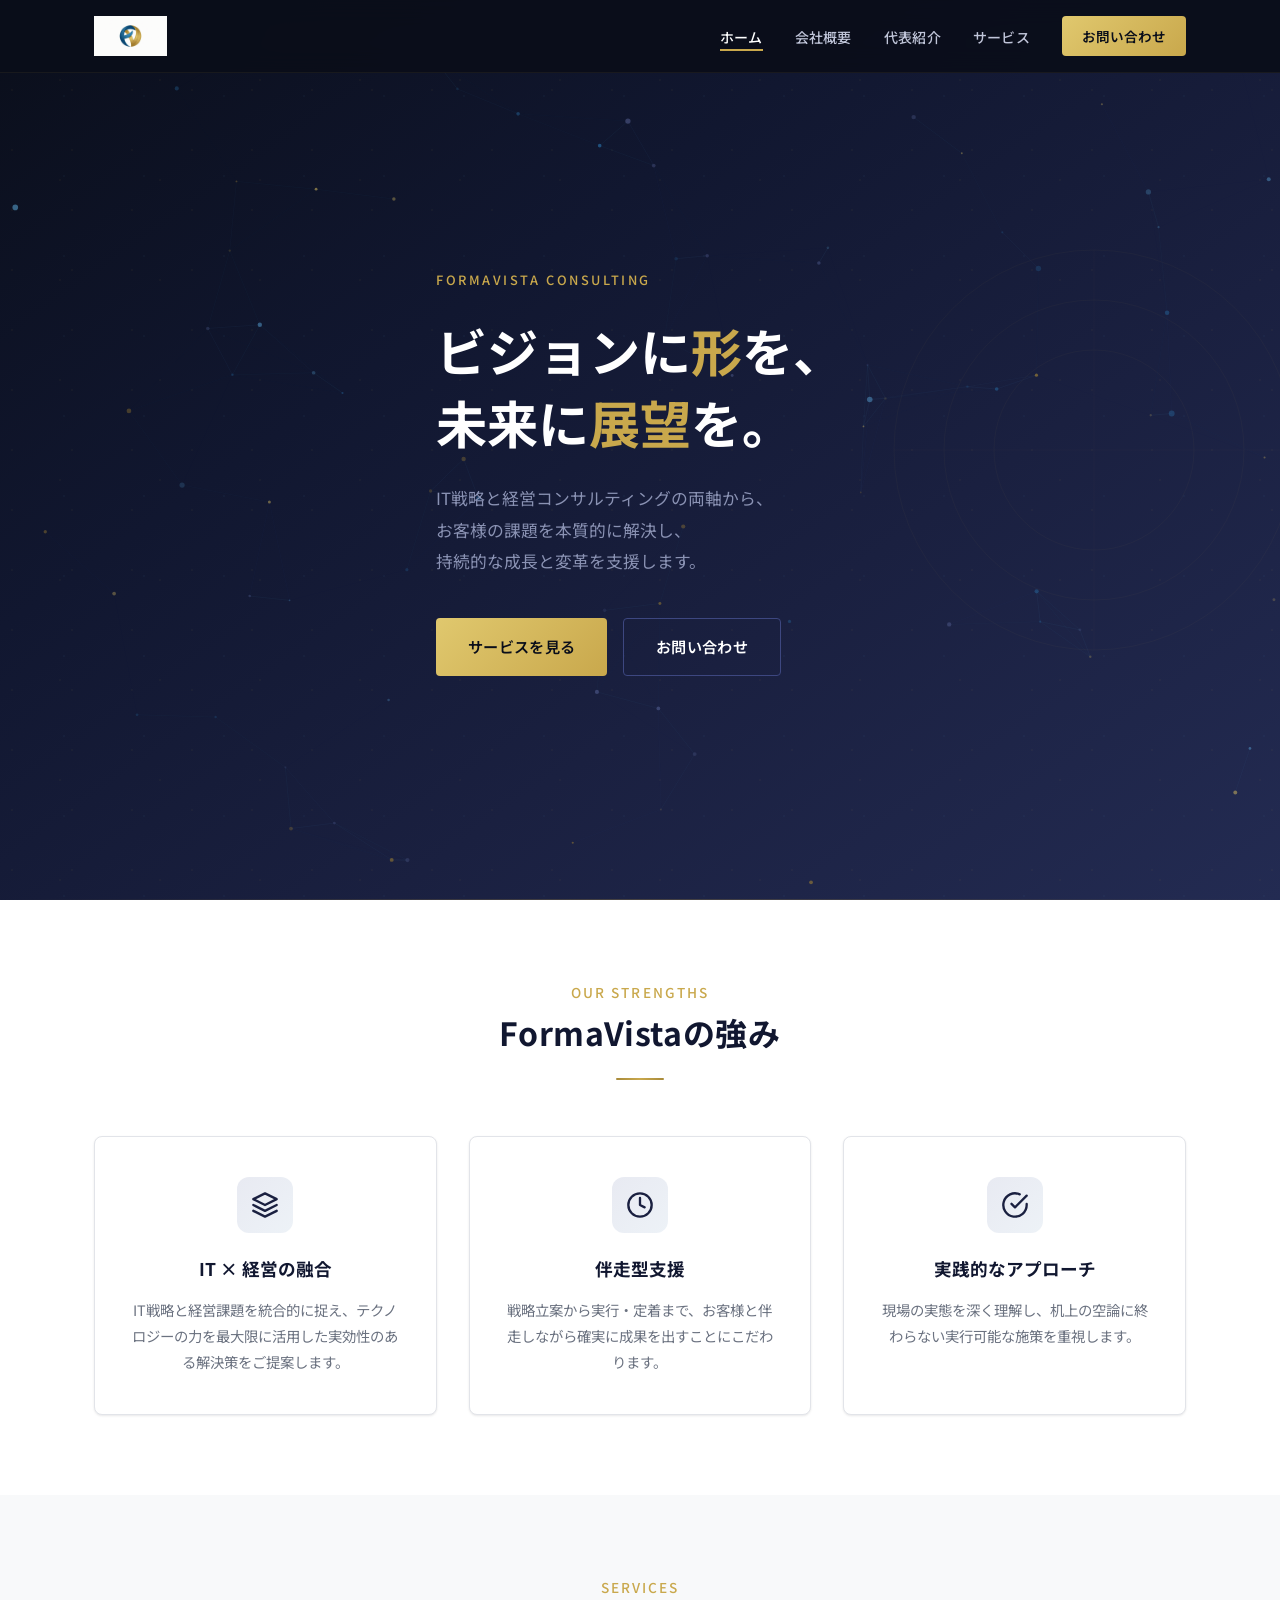
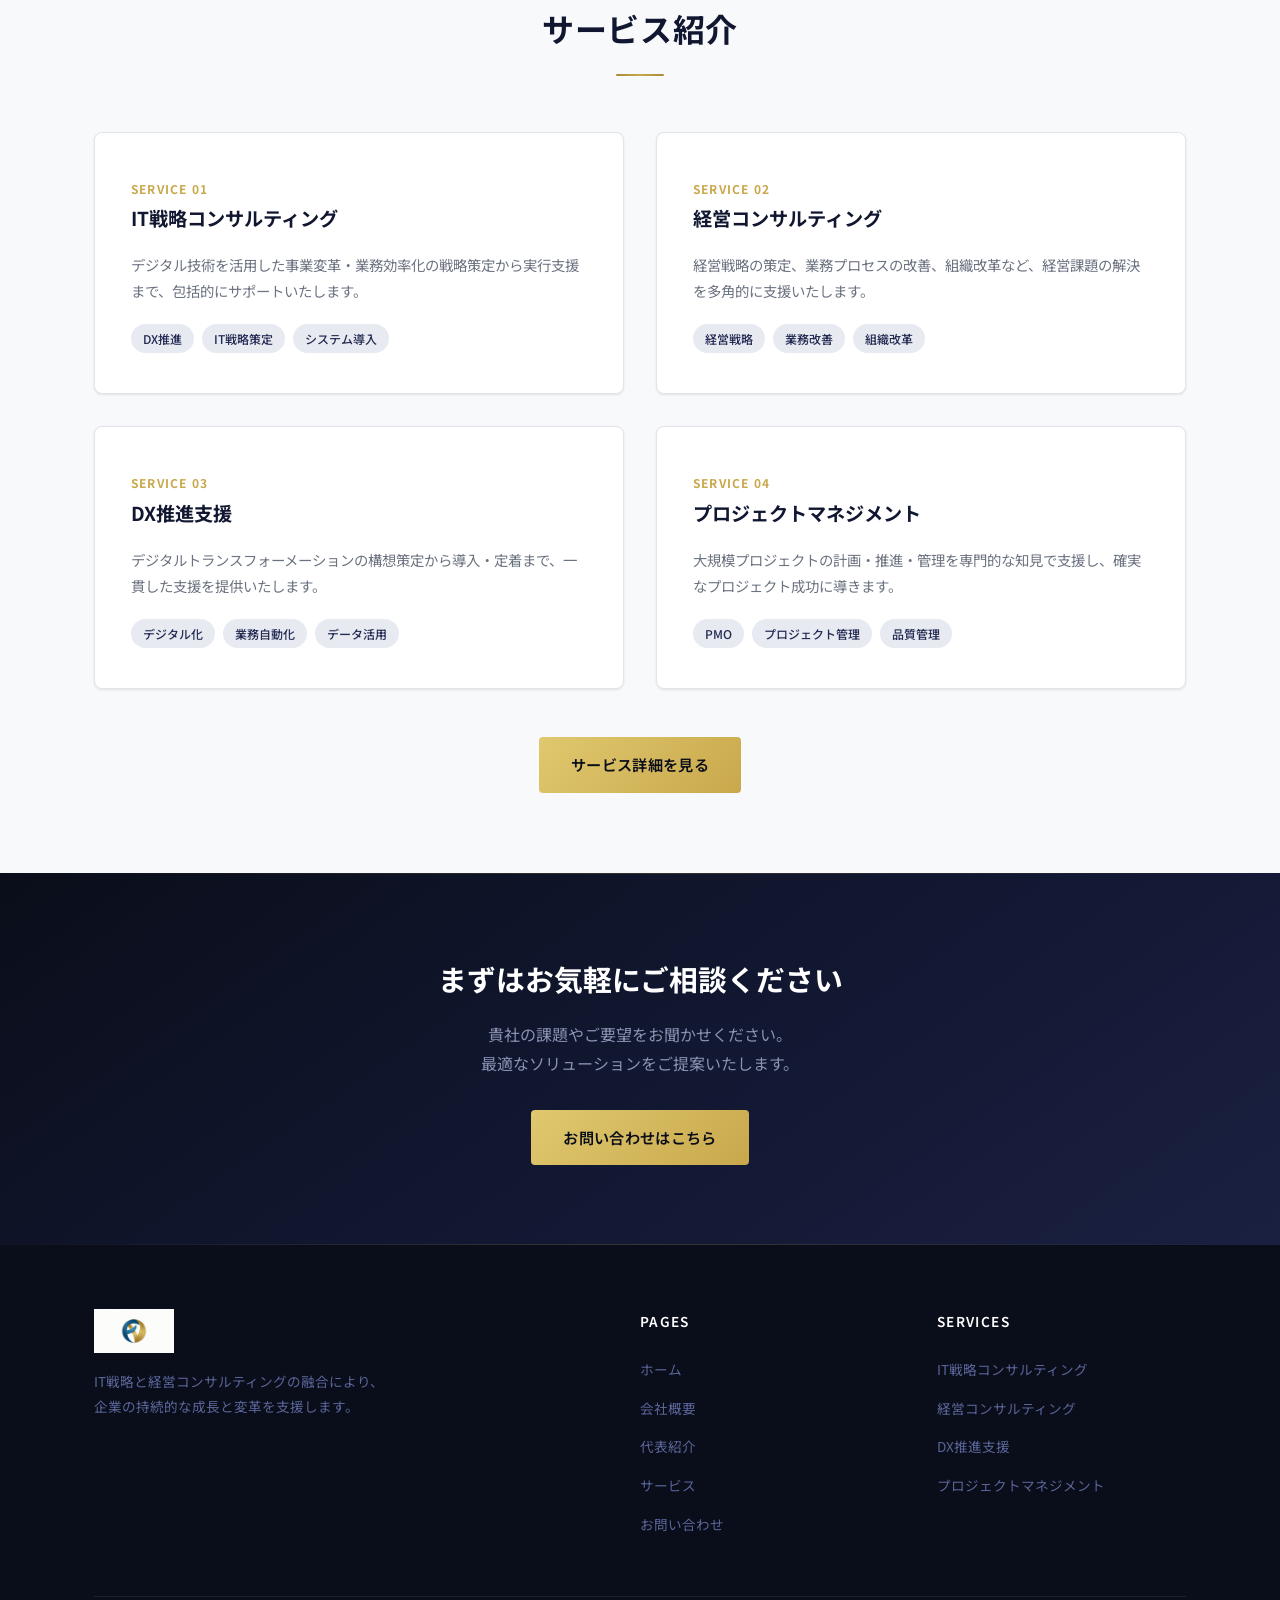
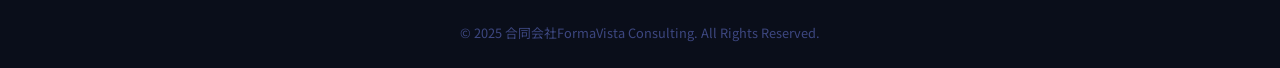
==== commit cdbaee90: "feat: ヘッダー・フッターのロゴをlogo-full.pngに変更 - 全ページのヘッダー: アイコン+テキスト → logo-full.png画像に統一 - 全ページのフッター: アイコン+テキ" ====
--- a/index.html
+++ b/index.html
@@ -6,8 +6,7 @@
   <meta name="description" content="合同会社FormaVista Consulting - IT戦略・経営コンサルティングで、企業の持続的な成長と変革を支援します。">
   <meta name="keywords" content="FormaVista,コンサルティング,IT戦略,経営コンサルティング,DX推進">
   <title>合同会社FormaVista Consulting | IT・経営の総合コンサルティング</title>
-  <link rel="icon" type="image/png" href="images/favicon.png">
-  <link rel="icon" type="image/svg+xml" href="images/favicon.svg">
+
   <link rel="preconnect" href="https://fonts.googleapis.com">
   <link rel="preconnect" href="https://fonts.gstatic.com" crossorigin>
   <link href="https://fonts.googleapis.com/css2?family=Noto+Sans+JP:wght@400;500;600;700&display=swap" rel="stylesheet">
@@ -19,8 +18,7 @@
   <header class="header" id="header">
     <div class="header__inner">
       <a href="index.html" class="header__logo">
-        <img src="images/logo-icon.png" alt="FormaVista" class="header__logo-icon">
-        <div class="header__logo-text">Forma<span>Vista</span></div>
+        <img src="images/logo-full.png" alt="FormaVista Consulting" class="header__logo-img">
       </a>
       <nav class="nav" id="nav">
         <ul class="nav__list">
@@ -202,8 +200,7 @@
       <div class="footer__grid">
         <div>
           <a href="index.html" class="footer__brand">
-            <img src="images/logo-icon.png" alt="FormaVista" class="footer__brand-icon">
-            <p class="footer__brand-name">Forma<span>Vista</span> Consulting</p>
+            <img src="images/logo-full.png" alt="FormaVista Consulting" class="footer__brand-img">
           </a>
           <p class="footer__brand-text">
             IT戦略と経営コンサルティングの融合により、<br>
--- a/css/style.css
+++ b/css/style.css
@@ -166,26 +166,12 @@
 .header__logo {
   display: flex;
   align-items: center;
-  gap: 10px;
-}
-
-.header__logo-icon {
-  width: 36px;
-  height: 36px;
+}
+
+.header__logo-img {
+  height: 40px;
+  width: auto;
   display: block;
-  flex-shrink: 0;
-}
-
-.header__logo-text {
-  font-family: var(--font-heading);
-  font-size: 1.2rem;
-  font-weight: 700;
-  color: var(--white);
-  letter-spacing: 0.04em;
-}
-
-.header__logo-text span {
-  color: var(--gold);
 }
 
 .nav__list {
@@ -284,16 +270,19 @@
 
 .hero__canvas {
   position: absolute;
-  inset: 0;
+  top: 0;
+  left: 0;
   width: 100%;
   height: 100%;
   z-index: 1;
-  pointer-events: auto;
+  display: block;
 }
 
 .hero__bg-pattern {
   position: absolute;
   inset: 0;
+  z-index: 0;
+  pointer-events: none;
   opacity: 0.04;
   background-image:
     radial-gradient(circle at 20% 50%, var(--gold) 1px, transparent 1px),
@@ -1135,26 +1124,14 @@
 }
 
 .footer__brand {
-  display: flex;
-  align-items: center;
-  gap: 12px;
+  display: block;
   margin-bottom: 16px;
 }
 
-.footer__brand-icon {
-  width: 40px;
-  height: 40px;
-  flex-shrink: 0;
-}
-
-.footer__brand-name {
-  font-size: 1.2rem;
-  font-weight: 700;
-  color: var(--white);
-}
-
-.footer__brand-name span {
-  color: var(--gold);
+.footer__brand-img {
+  height: 44px;
+  width: auto;
+  display: block;
 }
 
 .footer__brand-text {
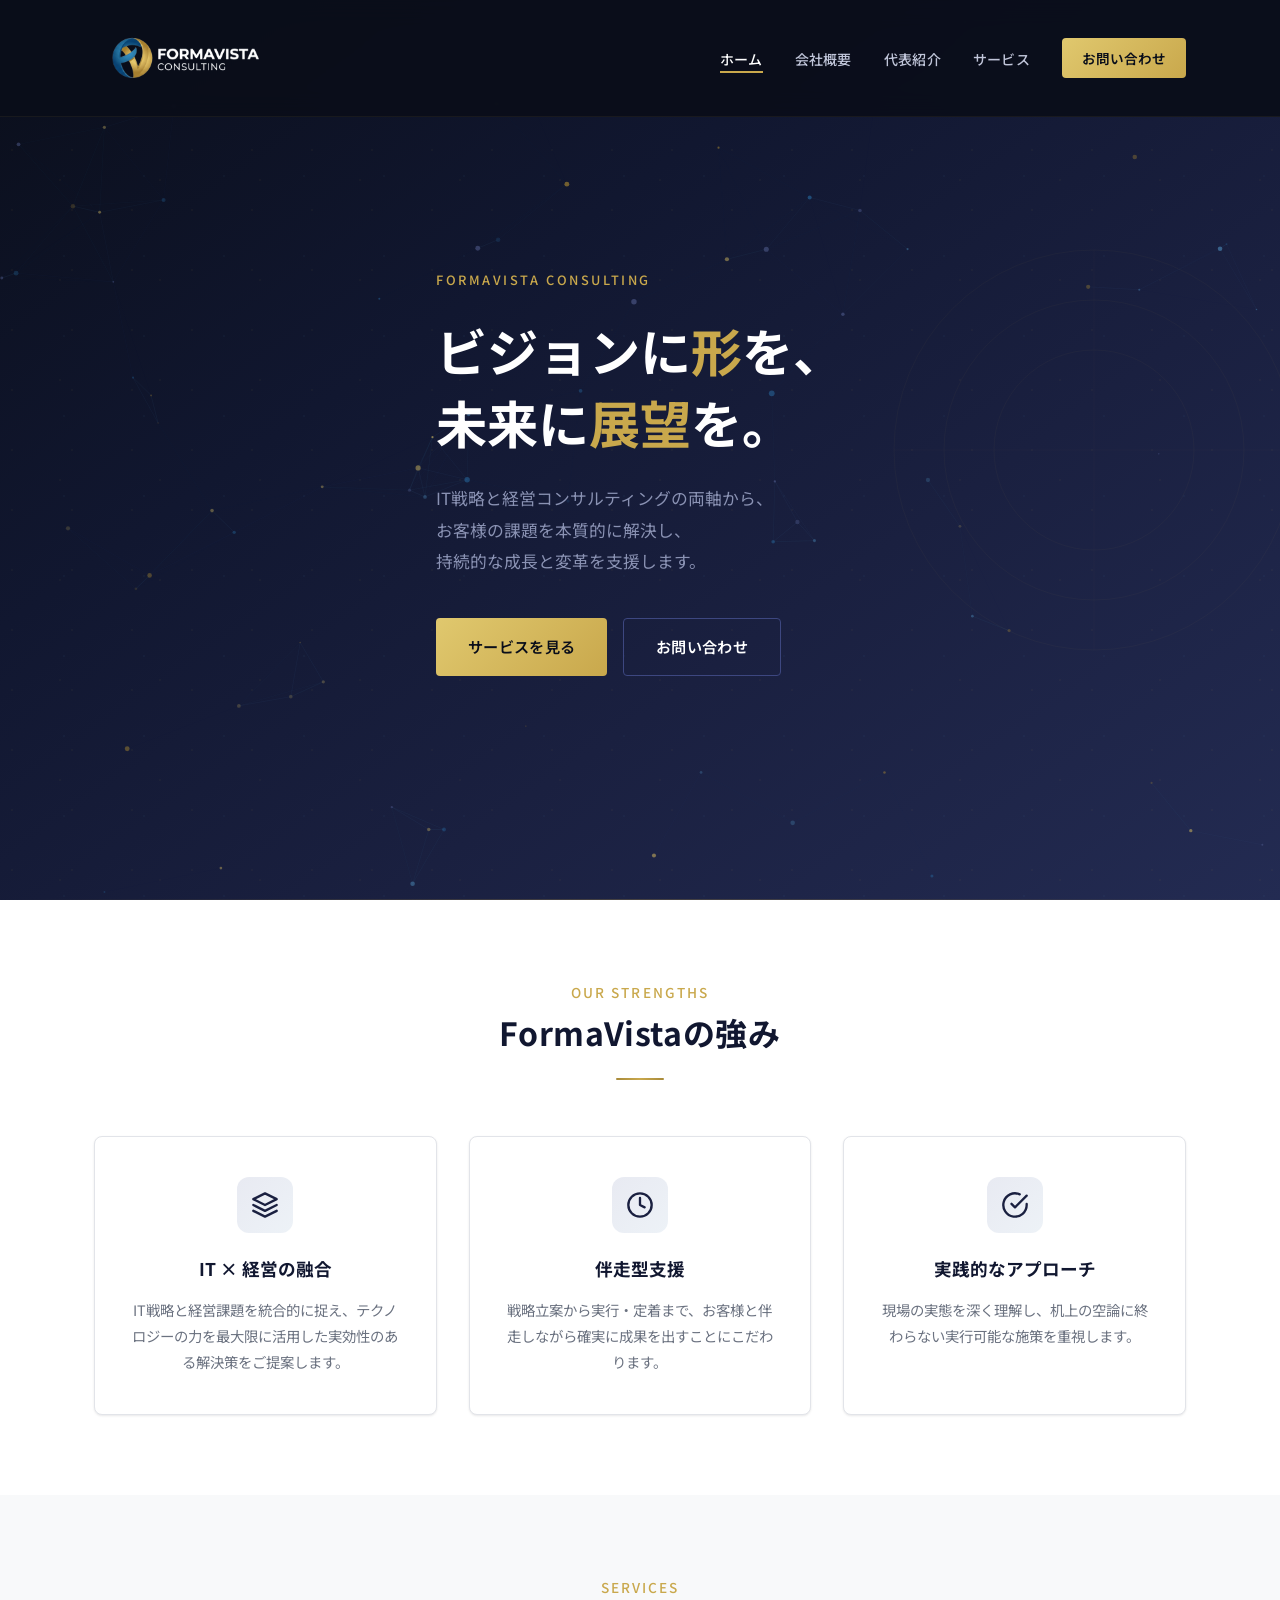
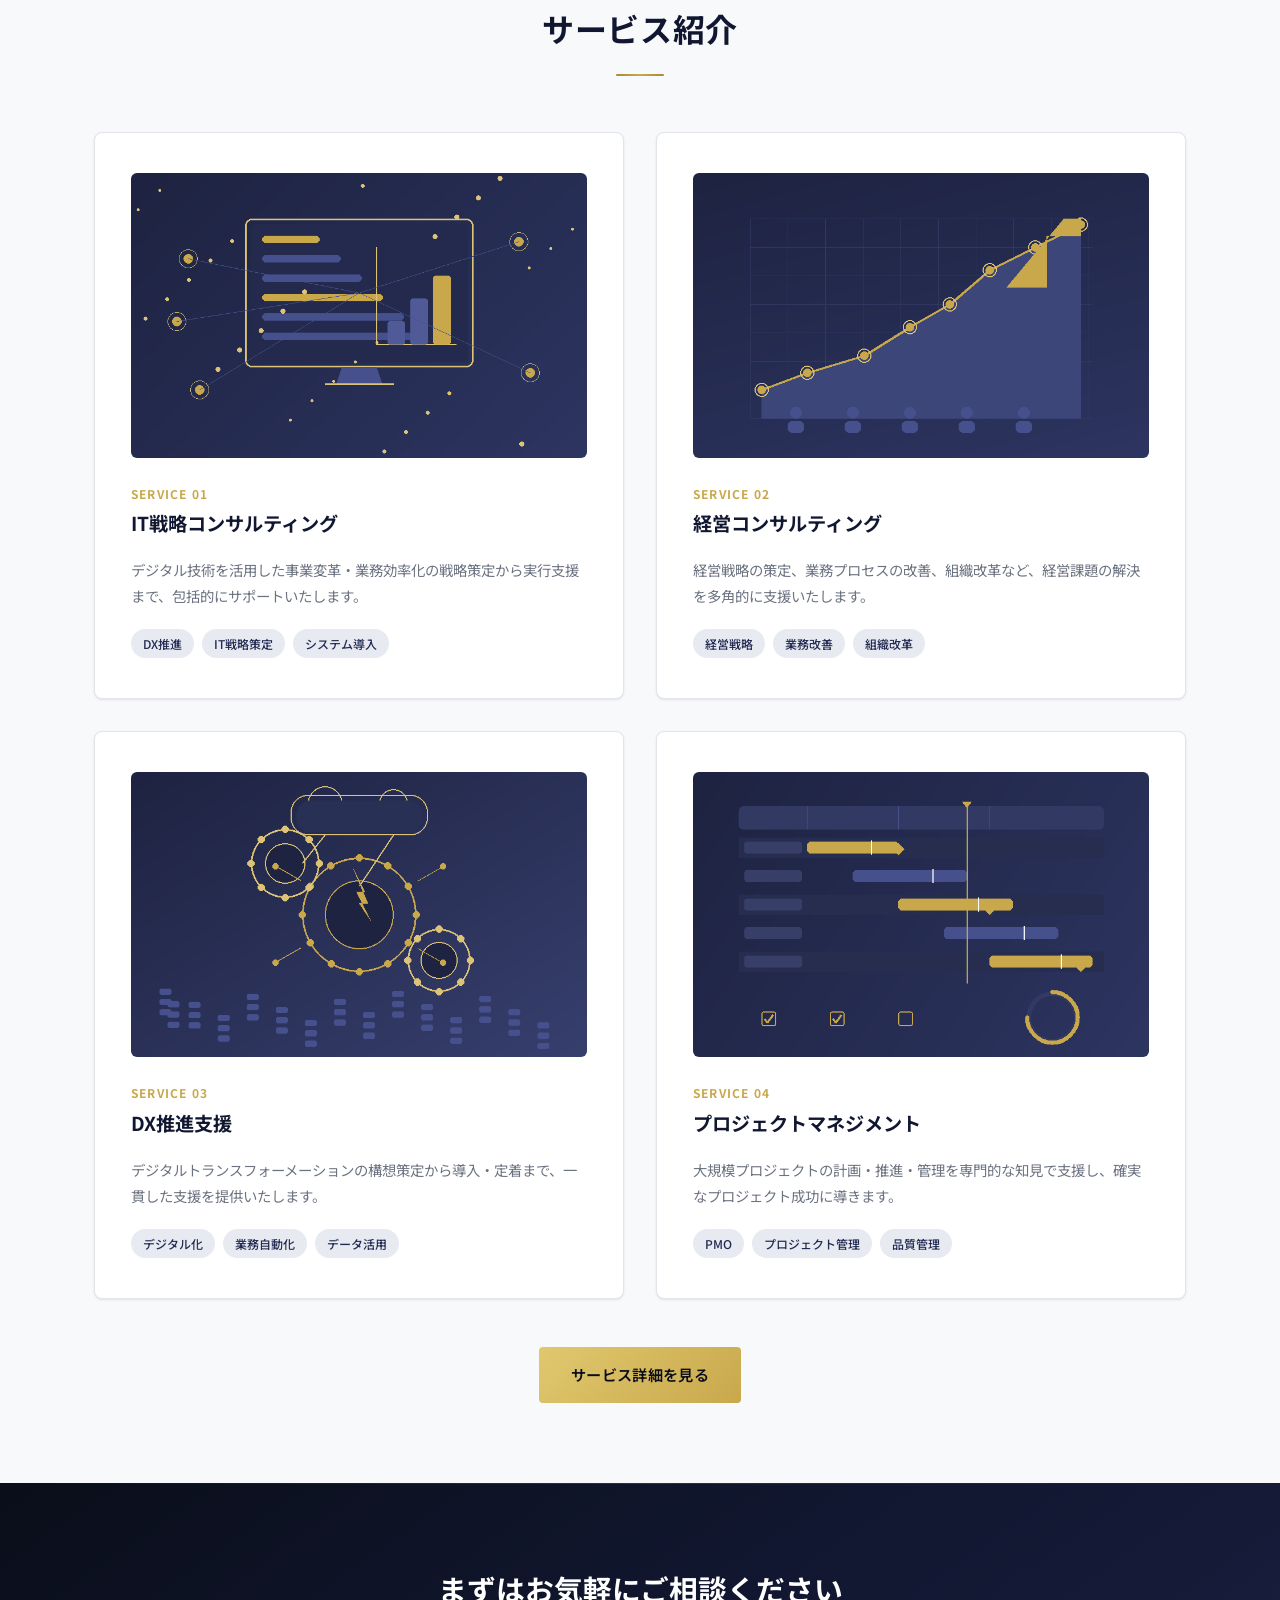
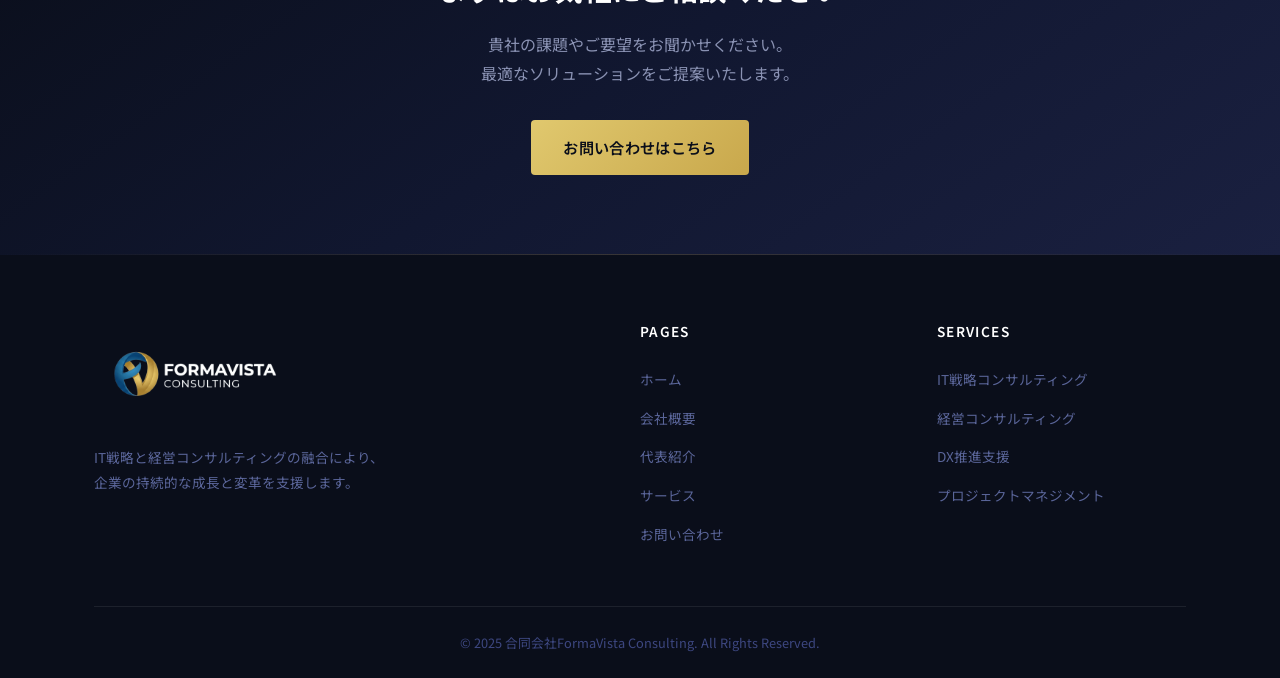
==== commit 4ba17a37: "feat: サービス紹介にイメージ画像を追加 - IT戦略・経営コンサル・DX推進・PM用の4枚のイラスト画像を生成 - services.html: SVGプレースホルダーを実際の画像に置換 - i" ====
--- a/index.html
+++ b/index.html
@@ -128,6 +128,7 @@
       </div>
       <div class="services-grid">
         <div class="service-card fade-in">
+          <img src="images/service-it-strategy.png" alt="IT戦略コンサルティング" class="service-card__image" loading="lazy">
           <span class="service-card__number">SERVICE 01</span>
           <h3 class="service-card__title">IT戦略コンサルティング</h3>
           <p class="service-card__text">
@@ -140,6 +141,7 @@
           </div>
         </div>
         <div class="service-card fade-in">
+          <img src="images/service-management.png" alt="経営コンサルティング" class="service-card__image" loading="lazy">
           <span class="service-card__number">SERVICE 02</span>
           <h3 class="service-card__title">経営コンサルティング</h3>
           <p class="service-card__text">
@@ -152,6 +154,7 @@
           </div>
         </div>
         <div class="service-card fade-in">
+          <img src="images/service-dx.png" alt="DX推進支援" class="service-card__image" loading="lazy">
           <span class="service-card__number">SERVICE 03</span>
           <h3 class="service-card__title">DX推進支援</h3>
           <p class="service-card__text">
@@ -164,6 +167,7 @@
           </div>
         </div>
         <div class="service-card fade-in">
+          <img src="images/service-pm.png" alt="プロジェクトマネジメント" class="service-card__image" loading="lazy">
           <span class="service-card__number">SERVICE 04</span>
           <h3 class="service-card__title">プロジェクトマネジメント</h3>
           <p class="service-card__text">
--- a/css/style.css
+++ b/css/style.css
@@ -157,10 +157,11 @@
   display: flex;
   align-items: center;
   justify-content: space-between;
-  height: 72px;
+  height: auto;
+  min-height: 72px;
   max-width: var(--max-width);
   margin: 0 auto;
-  padding: 0 24px;
+  padding: 8px 24px;
 }
 
 .header__logo {
@@ -169,7 +170,7 @@
 }
 
 .header__logo-img {
-  height: 40px;
+  height: 100px;
   width: auto;
   display: block;
 }
@@ -600,6 +601,14 @@
   transform: scaleY(1);
 }
 
+.service-card__image {
+  width: 100%;
+  aspect-ratio: 8/5;
+  object-fit: cover;
+  border-radius: 6px;
+  margin-bottom: 20px;
+}
+
 .service-card__number {
   font-size: 0.75rem;
   font-weight: 700;
@@ -1029,18 +1038,16 @@
 }
 
 .service-detail__visual {
-  background: linear-gradient(135deg, var(--navy-50), var(--gray-100));
   border-radius: 8px;
-  aspect-ratio: 4/3;
-  display: flex;
-  align-items: center;
-  justify-content: center;
-}
-
-.service-detail__visual-icon {
-  font-size: 4rem;
-  color: var(--navy-300);
-  opacity: 0.4;
+  overflow: hidden;
+  aspect-ratio: 8/5;
+}
+
+.service-detail__visual img {
+  width: 100%;
+  height: 100%;
+  object-fit: cover;
+  border-radius: 8px;
 }
 
 /* --- Process / Flow --- */
@@ -1129,7 +1136,7 @@
 }
 
 .footer__brand-img {
-  height: 44px;
+  height: 110px;
   width: auto;
   display: block;
 }
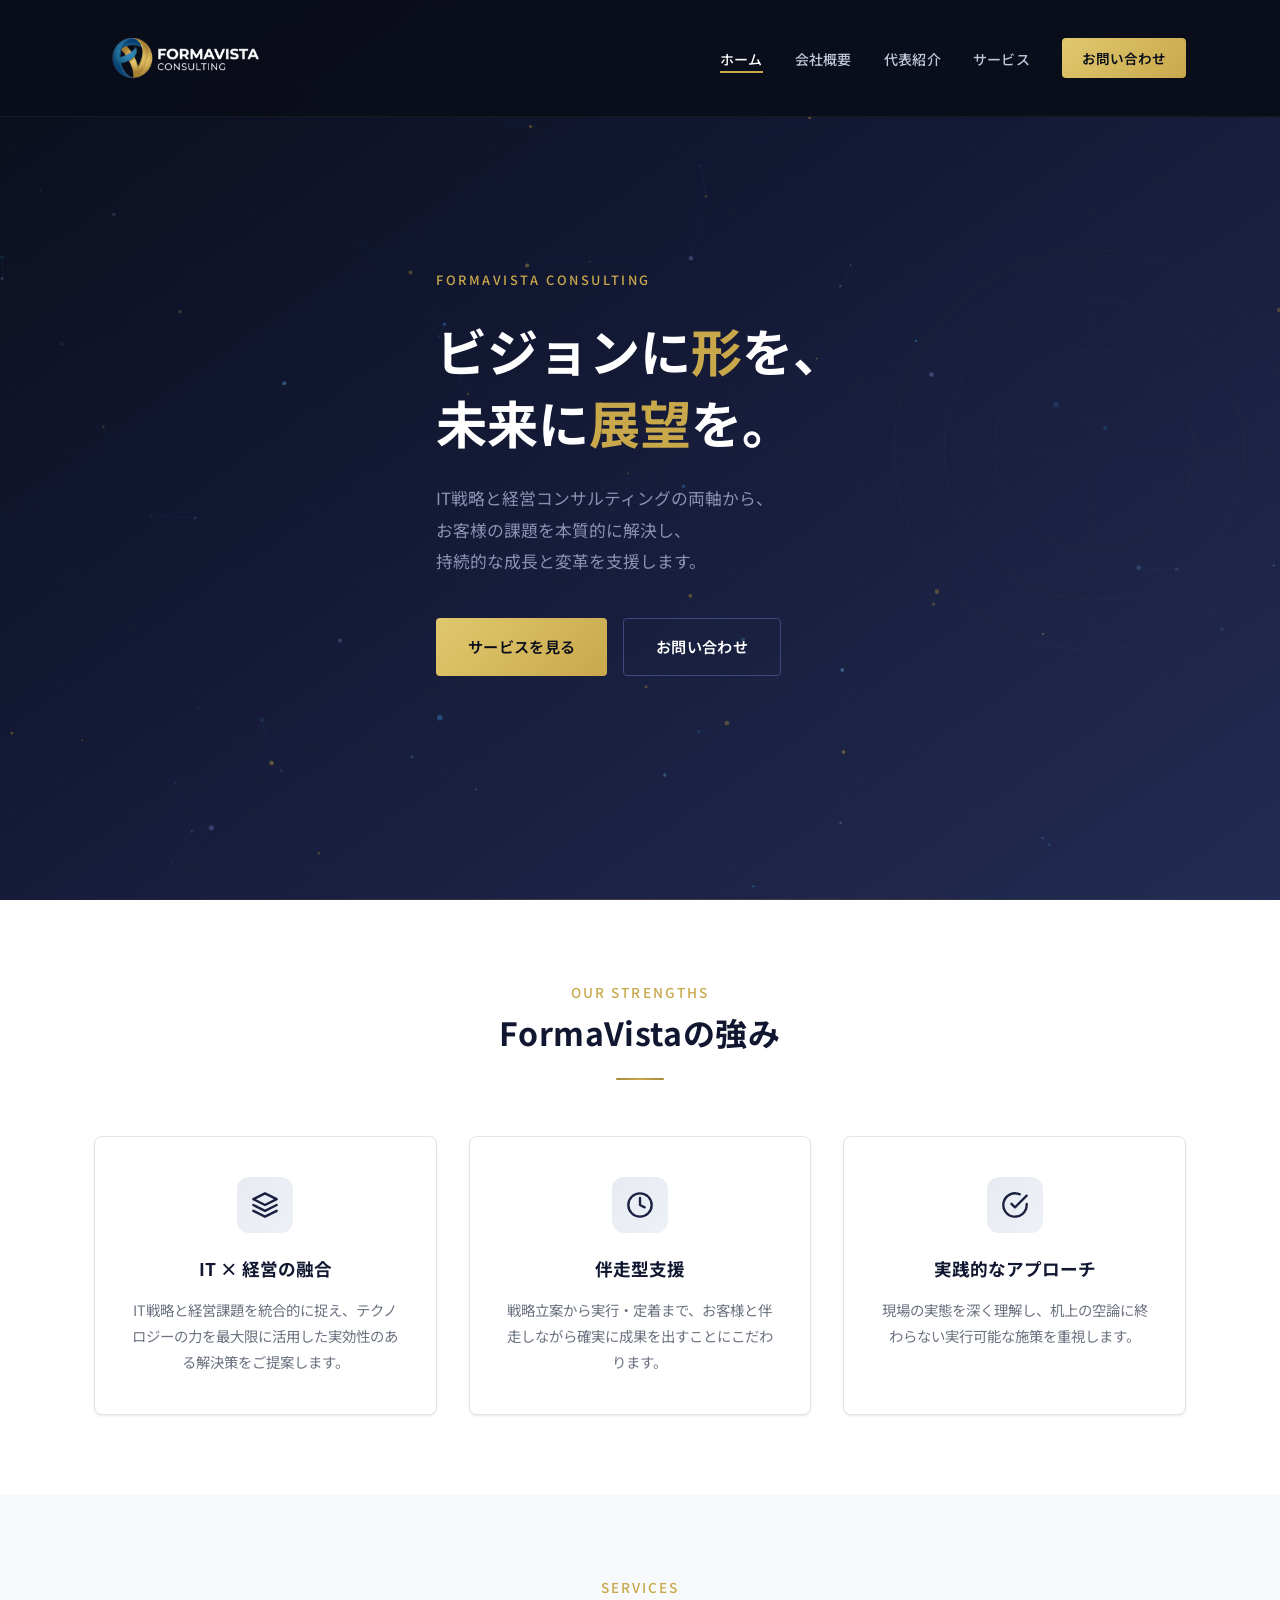
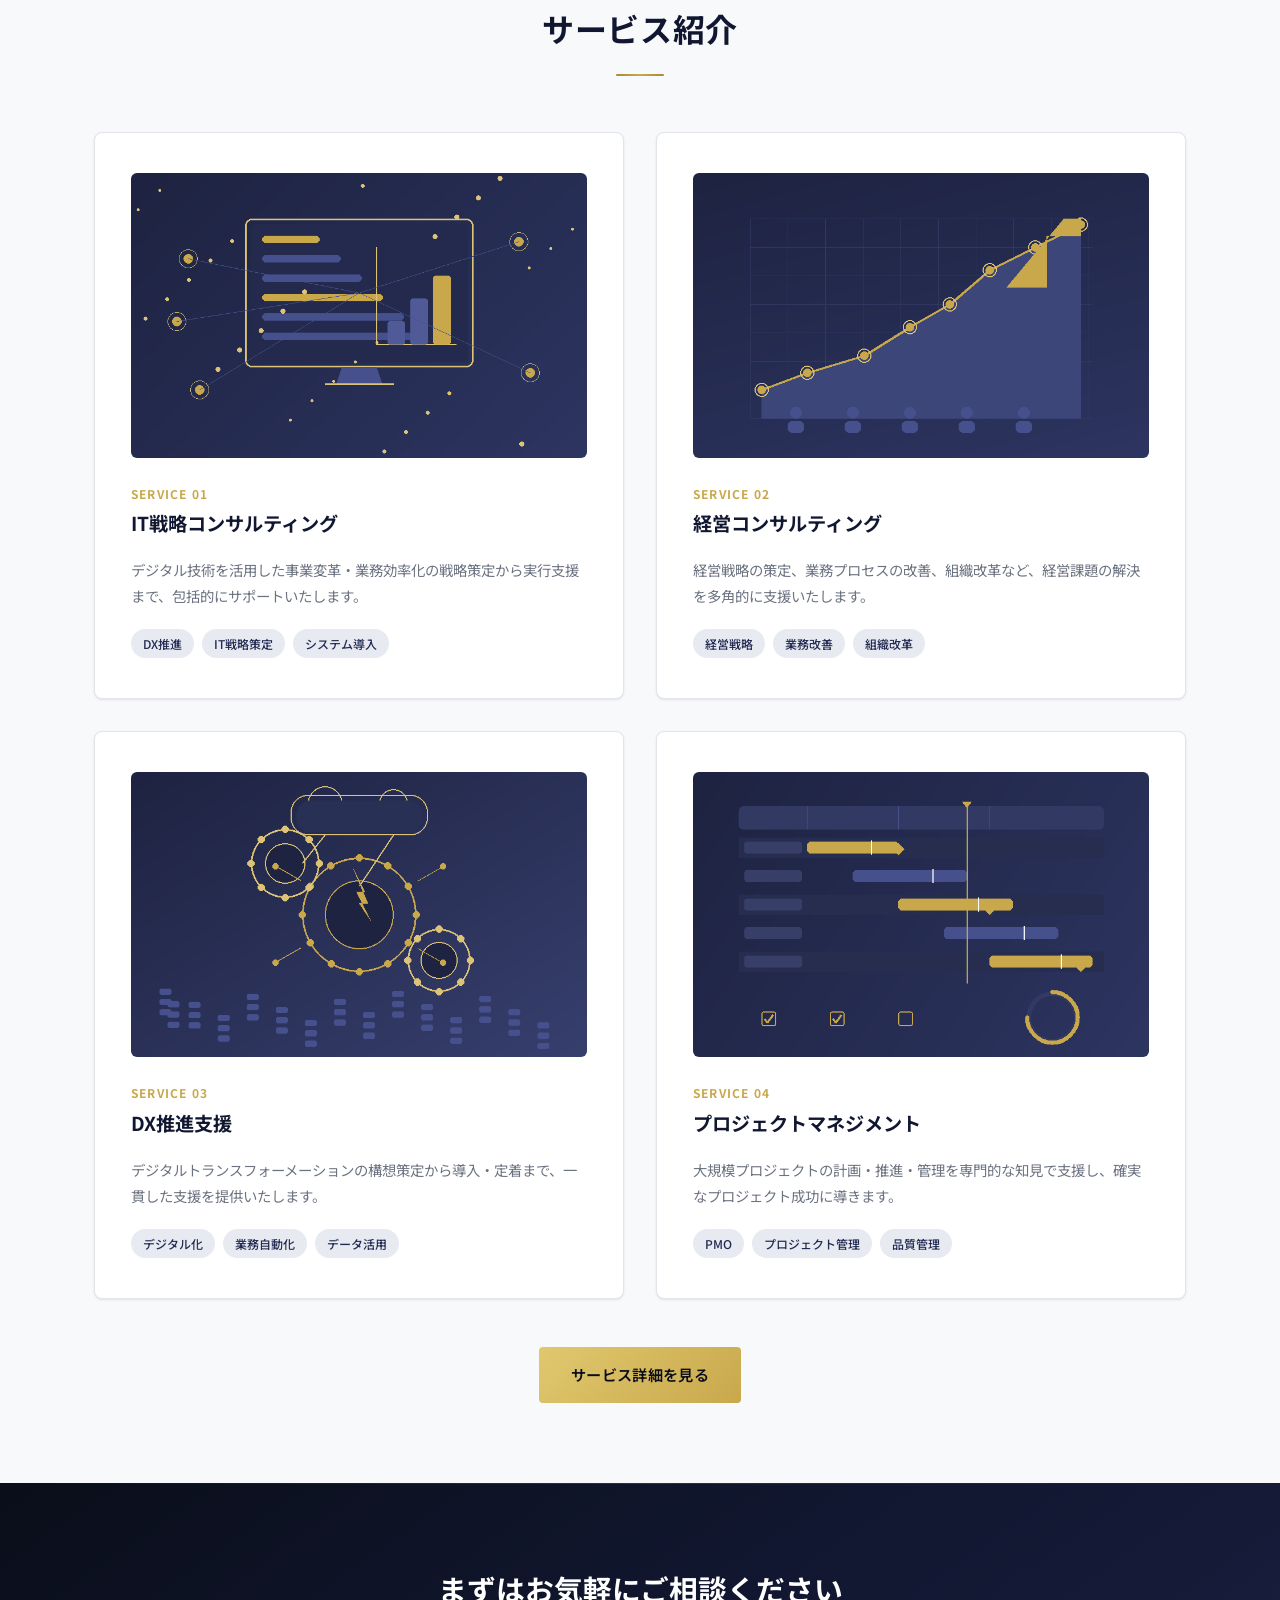
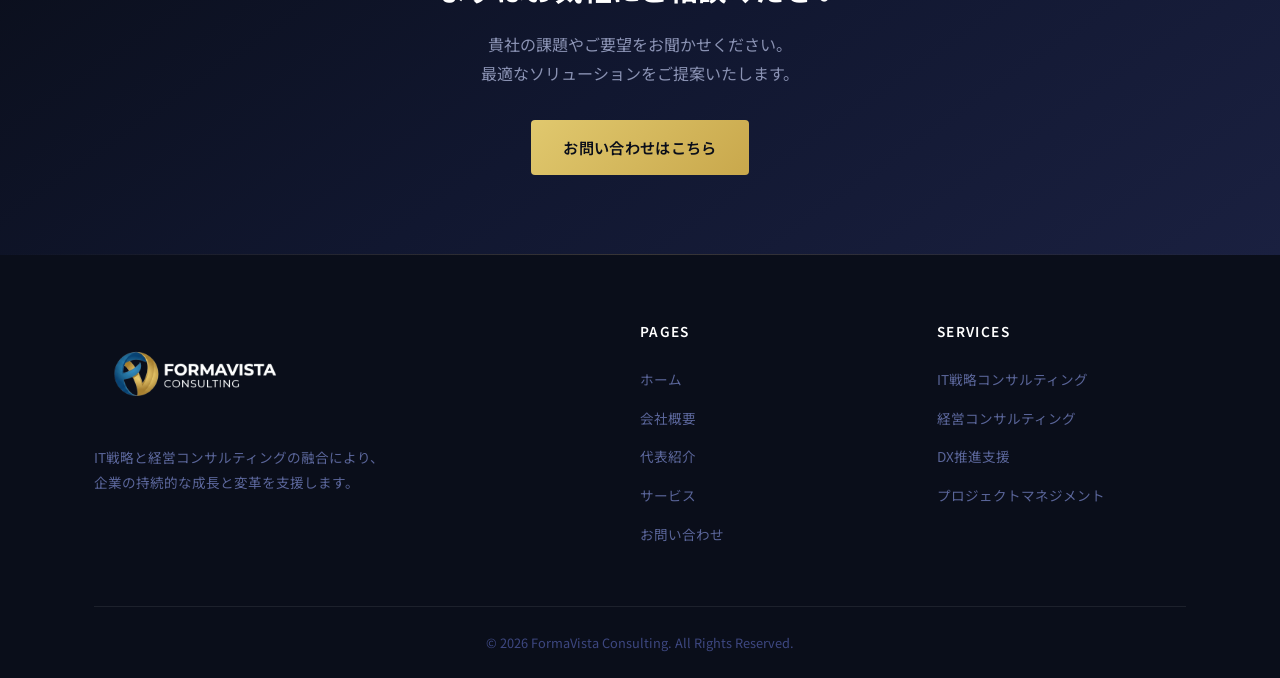
==== commit ba5d1315: "update: コピーライト変更・代表経歴に役職と生成AI知見を追加 - コピーライトを © 2026 FormaVista Consulting に変更（全5ページ） - 国土交通省デジタルアドバイ" ====
--- a/index.html
+++ b/index.html
@@ -232,7 +232,7 @@
         </div>
       </div>
       <div class="footer__bottom">
-        <p>&copy; 2025 合同会社FormaVista Consulting. All Rights Reserved.</p>
+        <p>&copy; 2026 FormaVista Consulting. All Rights Reserved.</p>
       </div>
     </div>
   </footer>
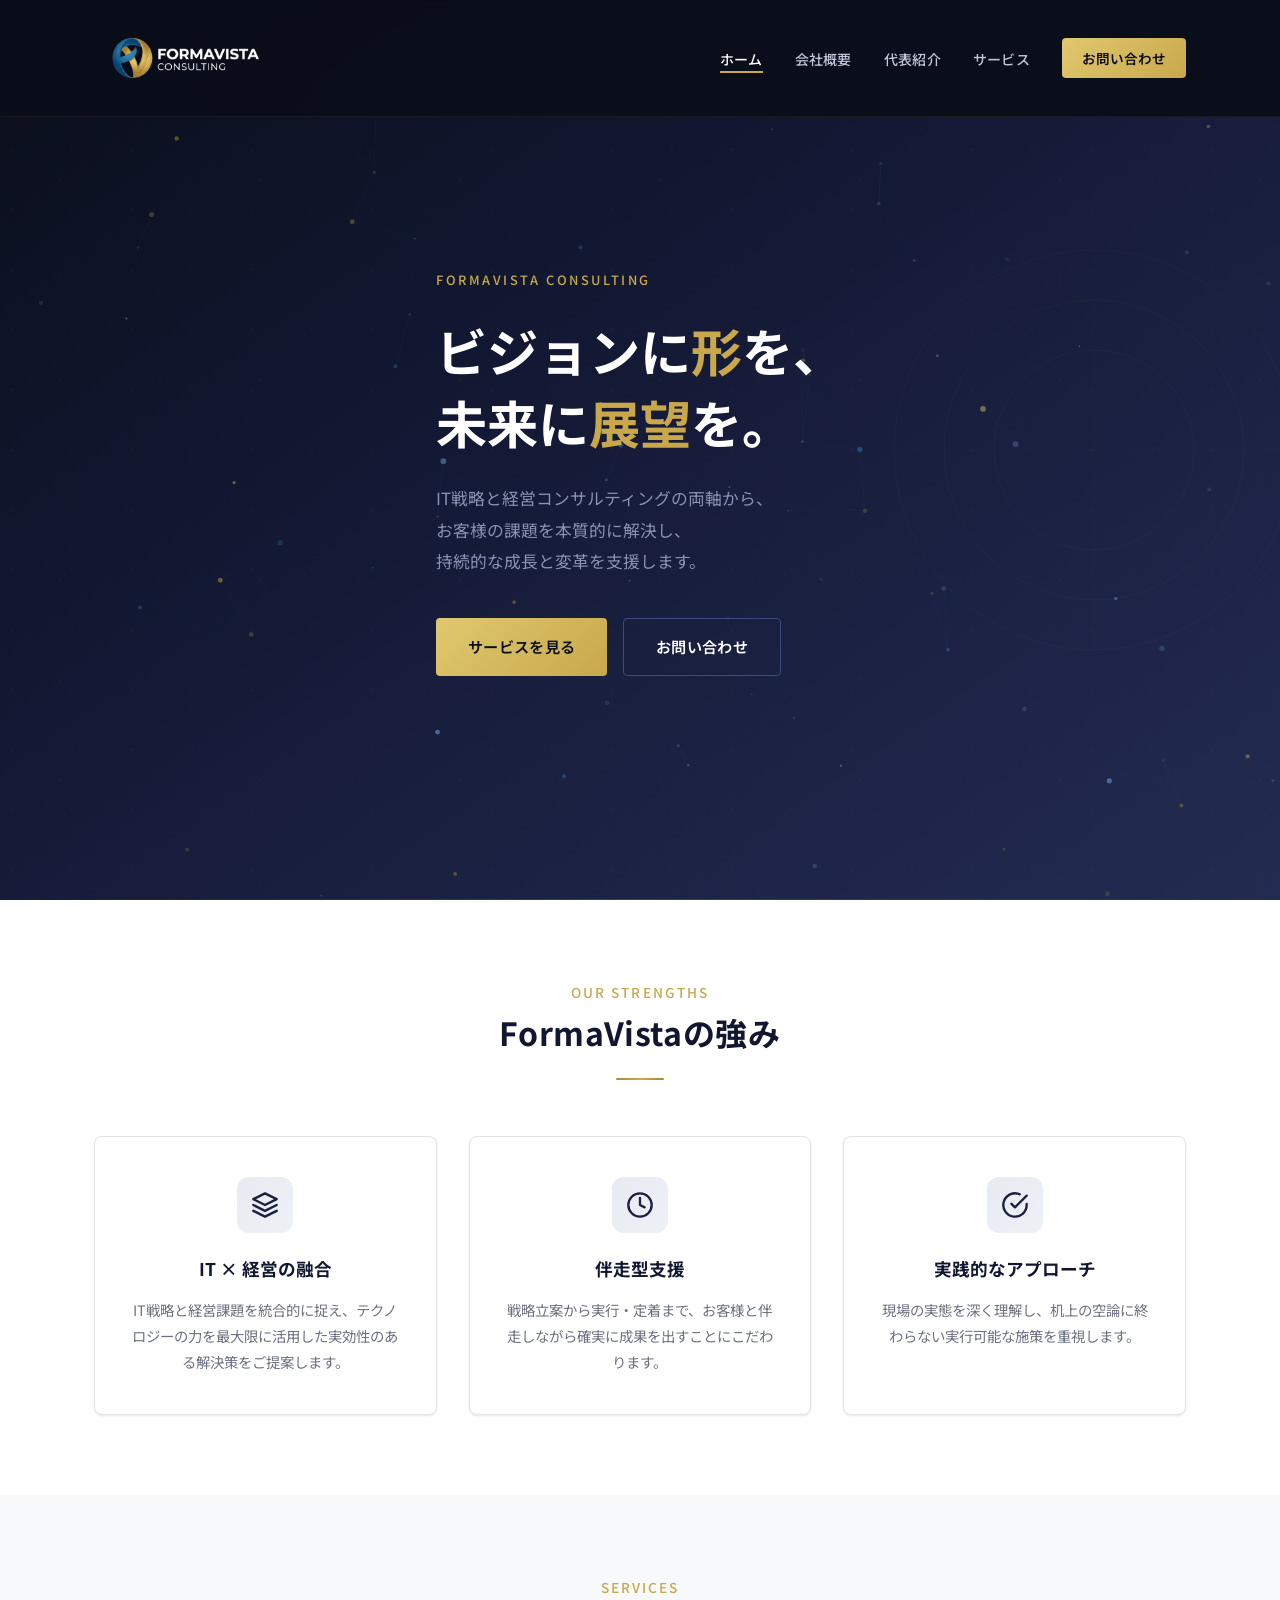
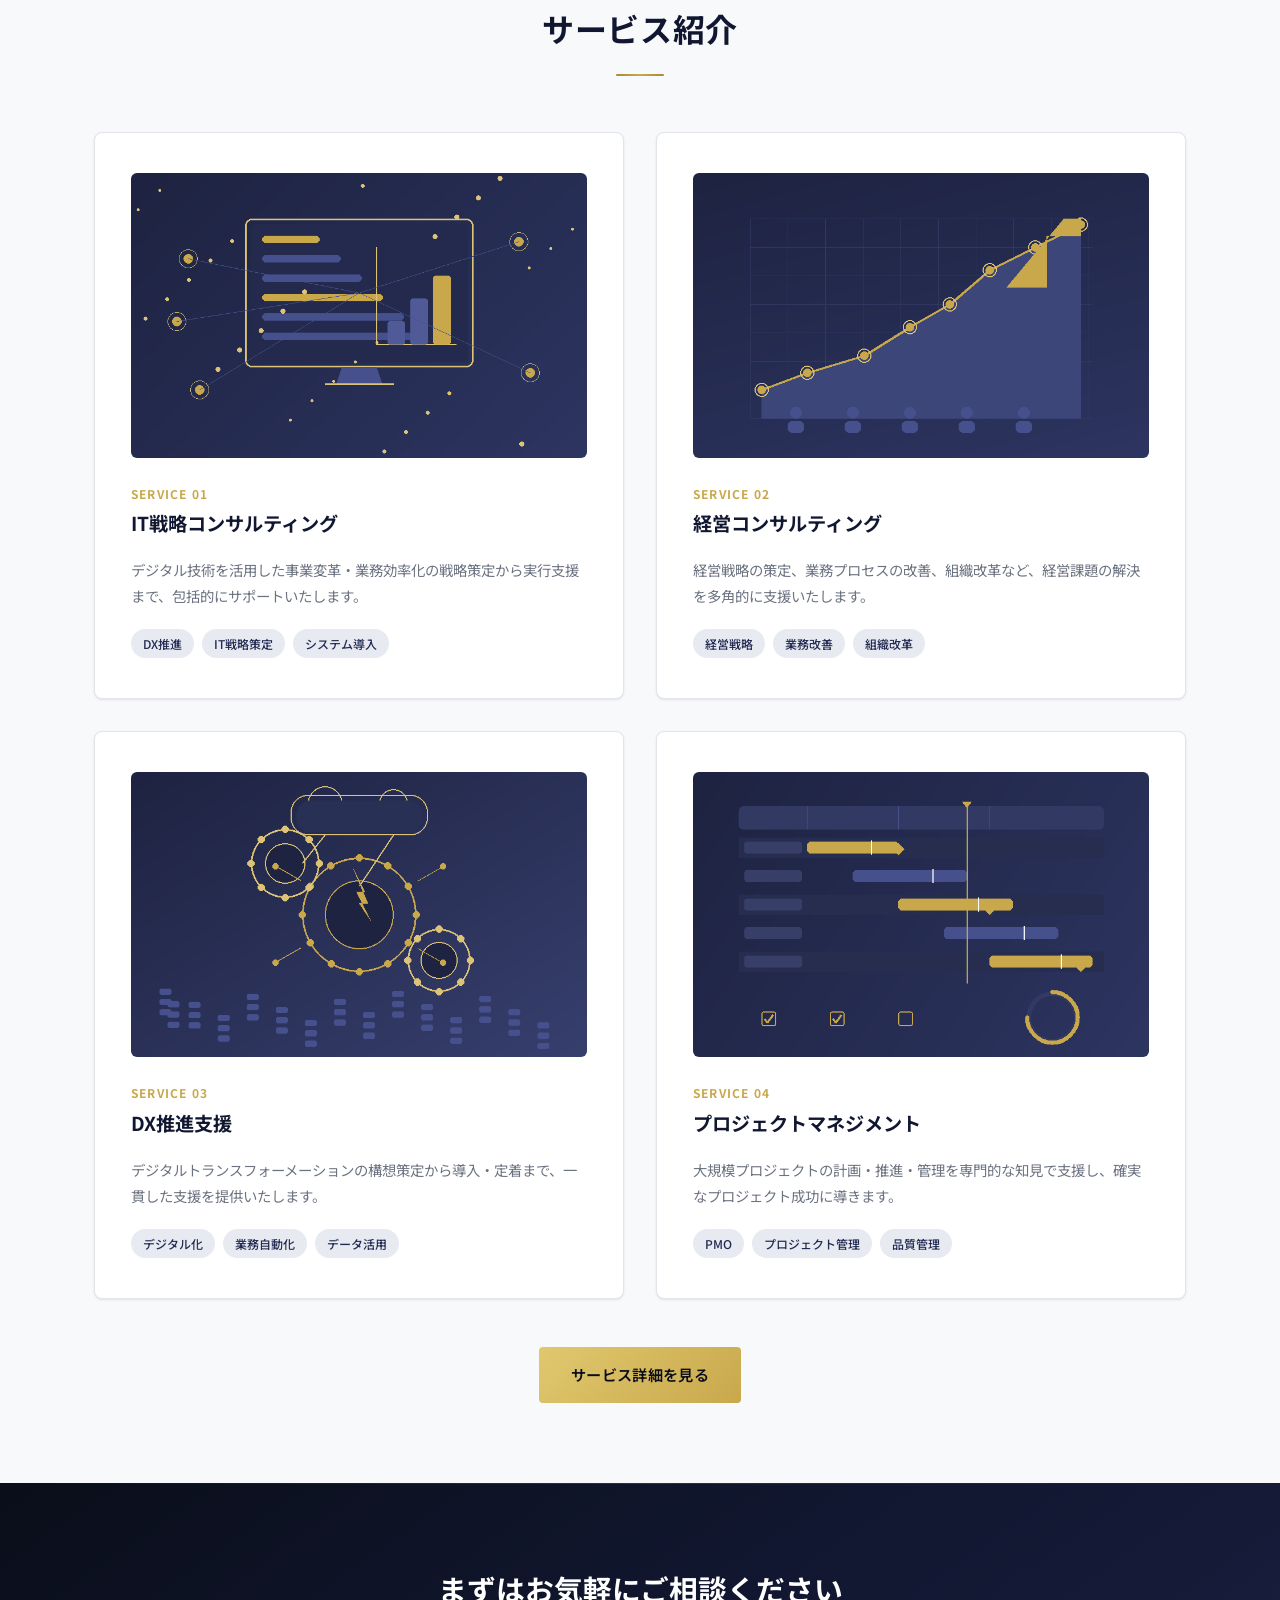
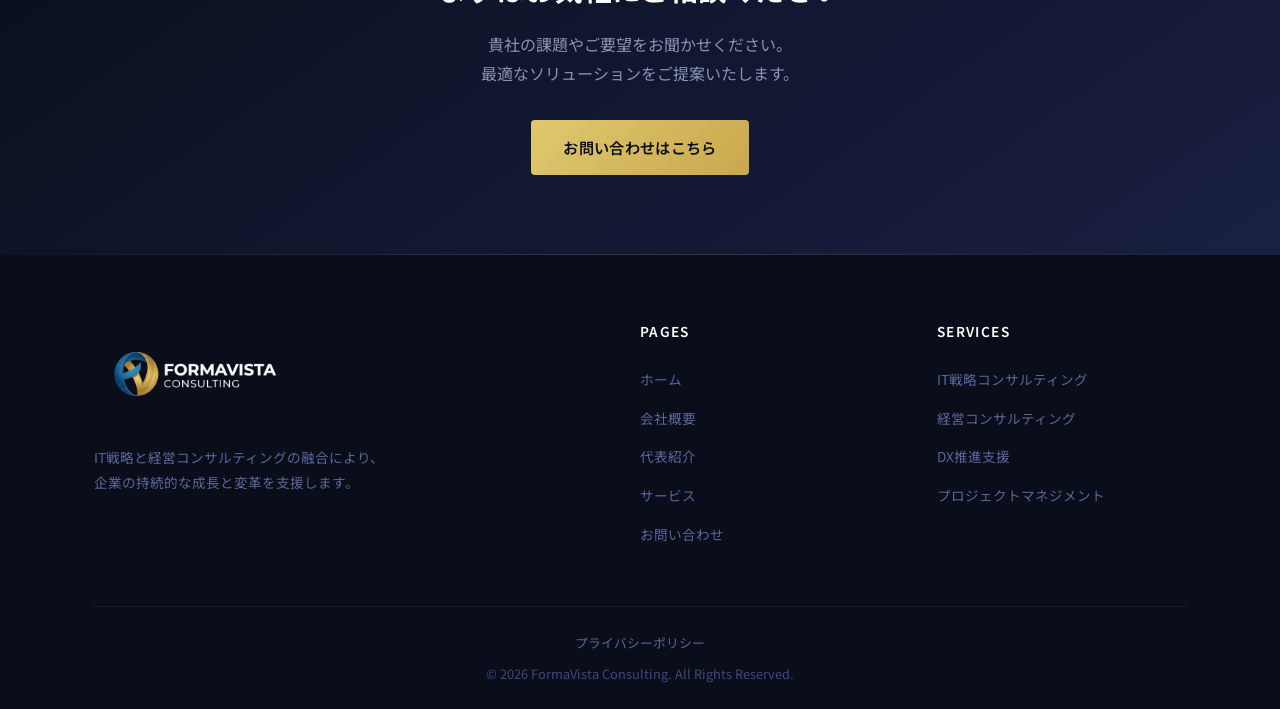
==== commit 10b3e996: "feat: プライバシーポリシーページの追加 - privacy.htmlを新規作成（個人情報の定義・収集方法・利用目的・第三者提供・安全管理・開示/訂正/削除・Cookie・変更・問い合わせ窓口の1" ====
--- a/index.html
+++ b/index.html
@@ -232,6 +232,7 @@
         </div>
       </div>
       <div class="footer__bottom">
+        <p><a href="privacy.html" class="footer__privacy-link">プライバシーポリシー</a></p>
         <p>&copy; 2026 FormaVista Consulting. All Rights Reserved.</p>
       </div>
     </div>
--- a/css/style.css
+++ b/css/style.css
@@ -1191,6 +1191,20 @@
   text-align: center;
   font-size: 0.8rem;
   color: var(--navy-400);
+  display: flex;
+  flex-direction: column;
+  align-items: center;
+  gap: 8px;
+}
+
+.footer__privacy-link {
+  font-size: 0.8rem;
+  color: var(--navy-300);
+  transition: color var(--transition);
+}
+
+.footer__privacy-link:hover {
+  color: var(--gold);
 }
 
 /* --- Profile Page --- */
@@ -1486,6 +1500,120 @@
 .message__author-role {
   font-size: 0.82rem;
   color: var(--navy-300);
+}
+
+/* --- Privacy Policy --- */
+.privacy {
+  max-width: 800px;
+  margin: 0 auto;
+}
+
+.privacy__intro {
+  font-size: 0.95rem;
+  color: var(--gray-700);
+  line-height: 1.9;
+  margin-bottom: 48px;
+  padding-bottom: 32px;
+  border-bottom: 1px solid var(--gray-200);
+}
+
+.privacy__section {
+  margin-bottom: 40px;
+}
+
+.privacy__heading {
+  font-size: 1.1rem;
+  font-weight: 700;
+  color: var(--navy-800);
+  margin-bottom: 12px;
+  padding-left: 16px;
+  border-left: 3px solid var(--gold);
+}
+
+.privacy__text {
+  font-size: 0.9rem;
+  color: var(--gray-700);
+  line-height: 1.9;
+  margin-bottom: 12px;
+}
+
+.privacy__list {
+  list-style: none;
+  padding-left: 0;
+}
+
+.privacy__list li {
+  font-size: 0.9rem;
+  color: var(--gray-700);
+  padding: 6px 0 6px 20px;
+  position: relative;
+  line-height: 1.8;
+}
+
+.privacy__list li::before {
+  content: "";
+  position: absolute;
+  left: 0;
+  top: 14px;
+  width: 8px;
+  height: 2px;
+  background: var(--gold);
+}
+
+.privacy__contact {
+  background: var(--gray-50);
+  padding: 24px 28px;
+  border-radius: 8px;
+  border: 1px solid var(--gray-200);
+  margin-top: 12px;
+}
+
+.privacy__contact p {
+  font-size: 0.9rem;
+  color: var(--gray-700);
+  line-height: 1.8;
+}
+
+.privacy__date {
+  font-size: 0.85rem;
+  color: var(--gray-600);
+  text-align: right;
+  margin-top: 48px;
+  padding-top: 24px;
+  border-top: 1px solid var(--gray-200);
+}
+
+/* --- Contact Privacy Consent --- */
+.form__consent {
+  display: flex;
+  align-items: flex-start;
+  gap: 10px;
+  margin-bottom: 24px;
+}
+
+.form__consent input[type="checkbox"] {
+  width: 18px;
+  height: 18px;
+  margin-top: 2px;
+  accent-color: var(--navy-700);
+  flex-shrink: 0;
+  cursor: pointer;
+}
+
+.form__consent-label {
+  font-size: 0.85rem;
+  color: var(--gray-700);
+  line-height: 1.6;
+  cursor: pointer;
+}
+
+.form__consent-label a {
+  color: var(--blue);
+  text-decoration: underline;
+}
+
+.form__consent-label a:hover {
+  color: var(--blue-dark);
 }
 
 /* --- Animations --- */
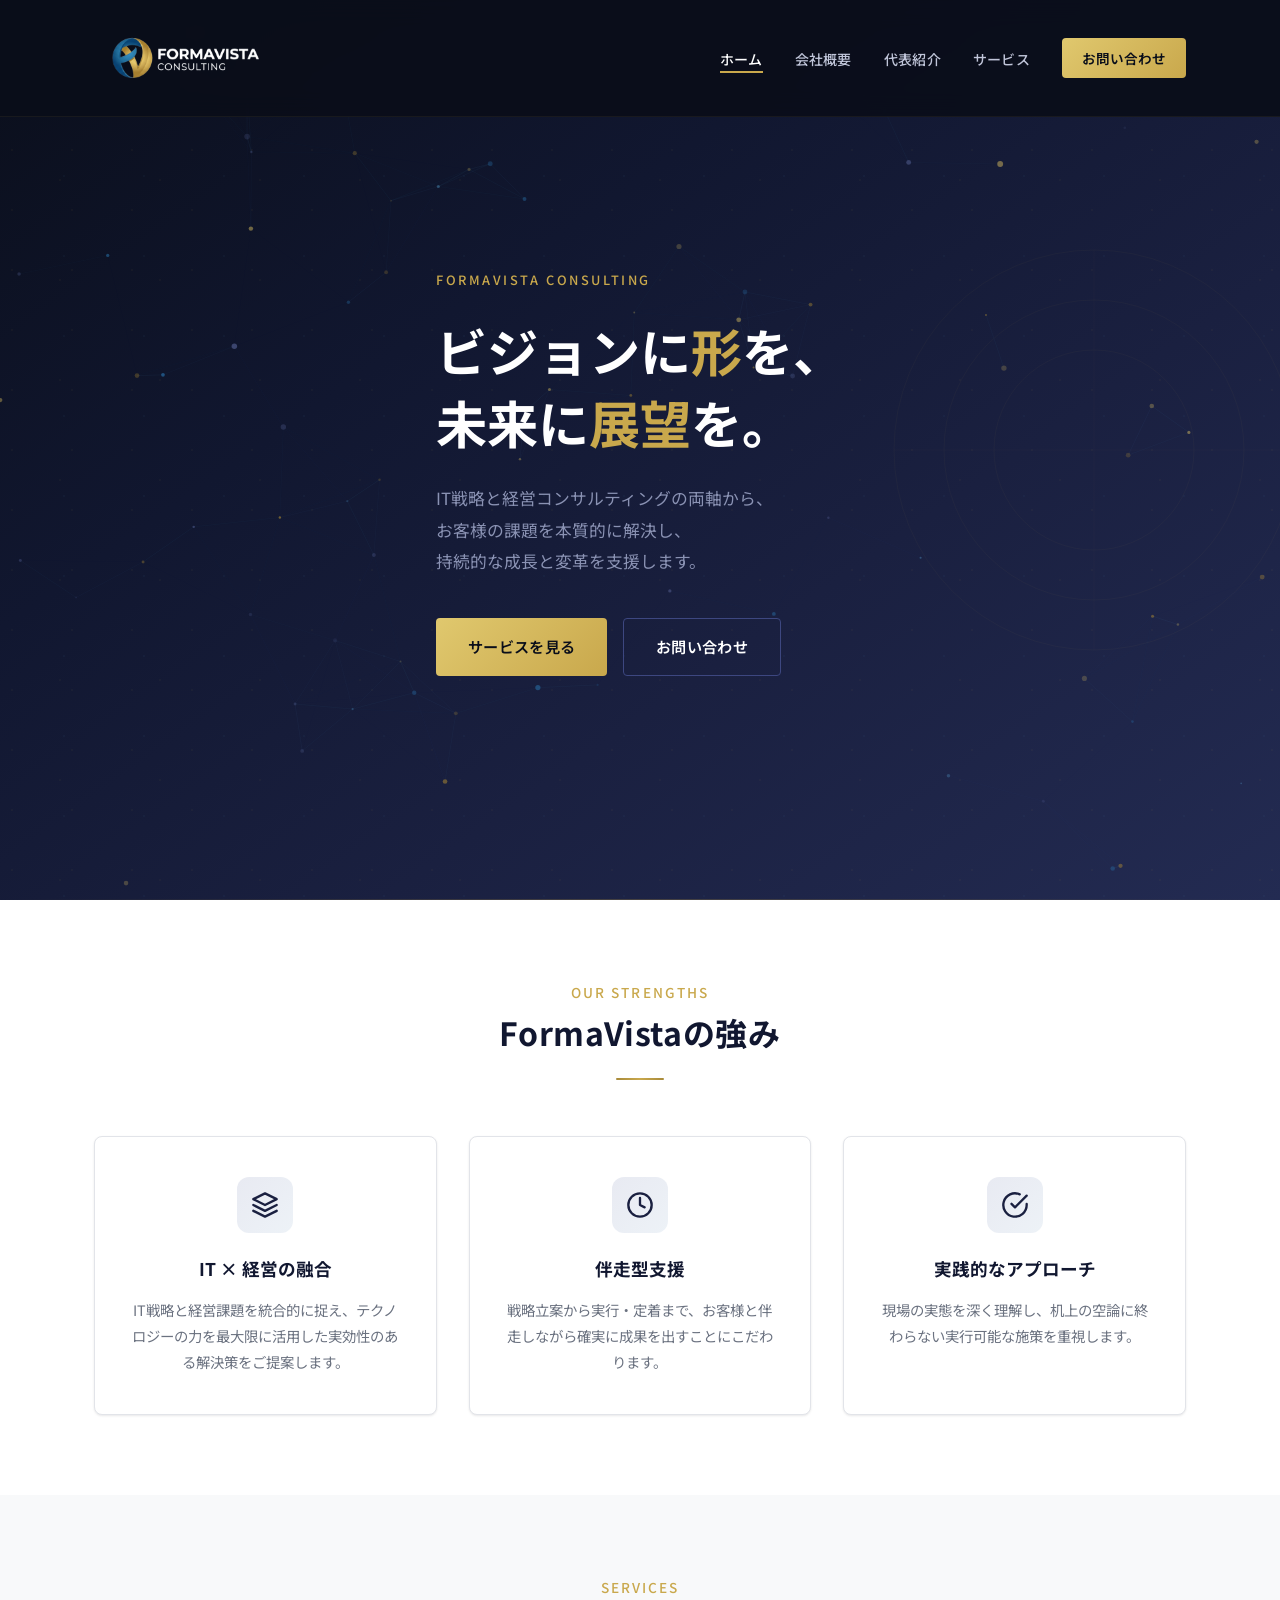
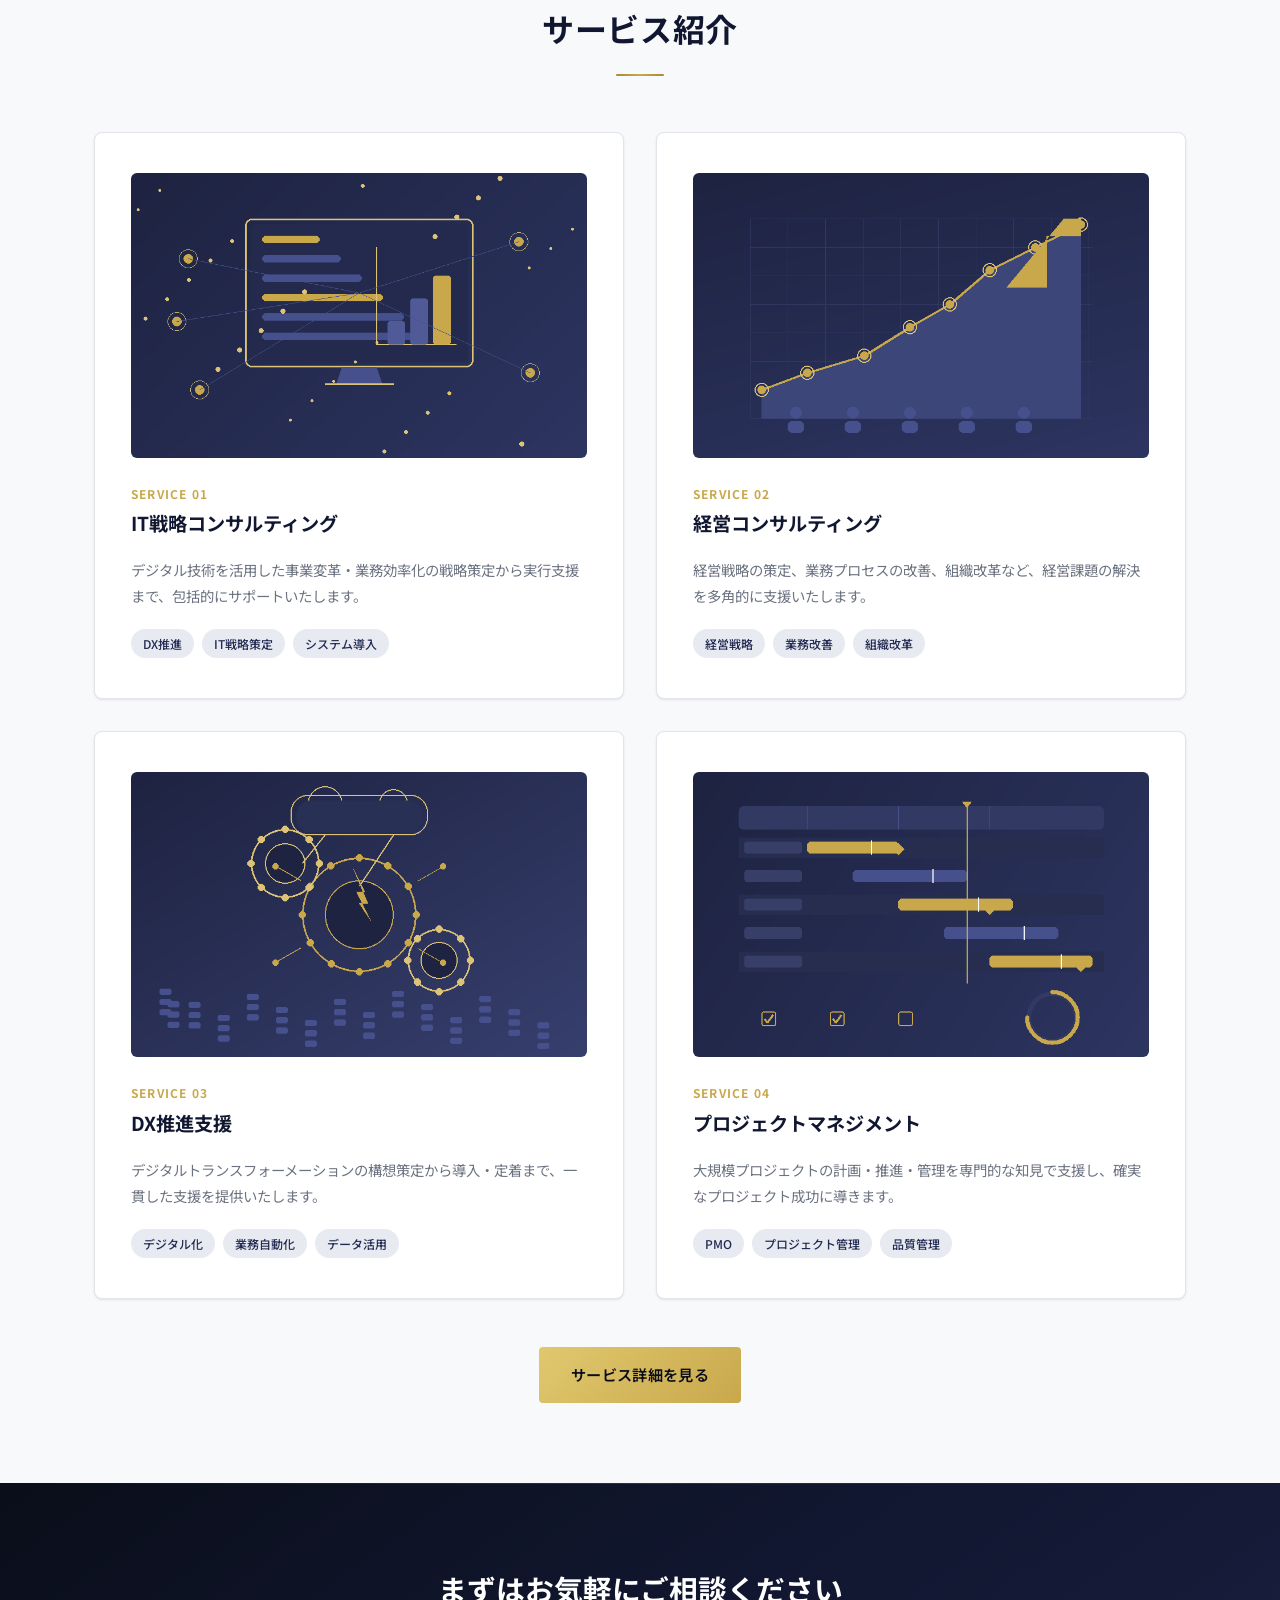
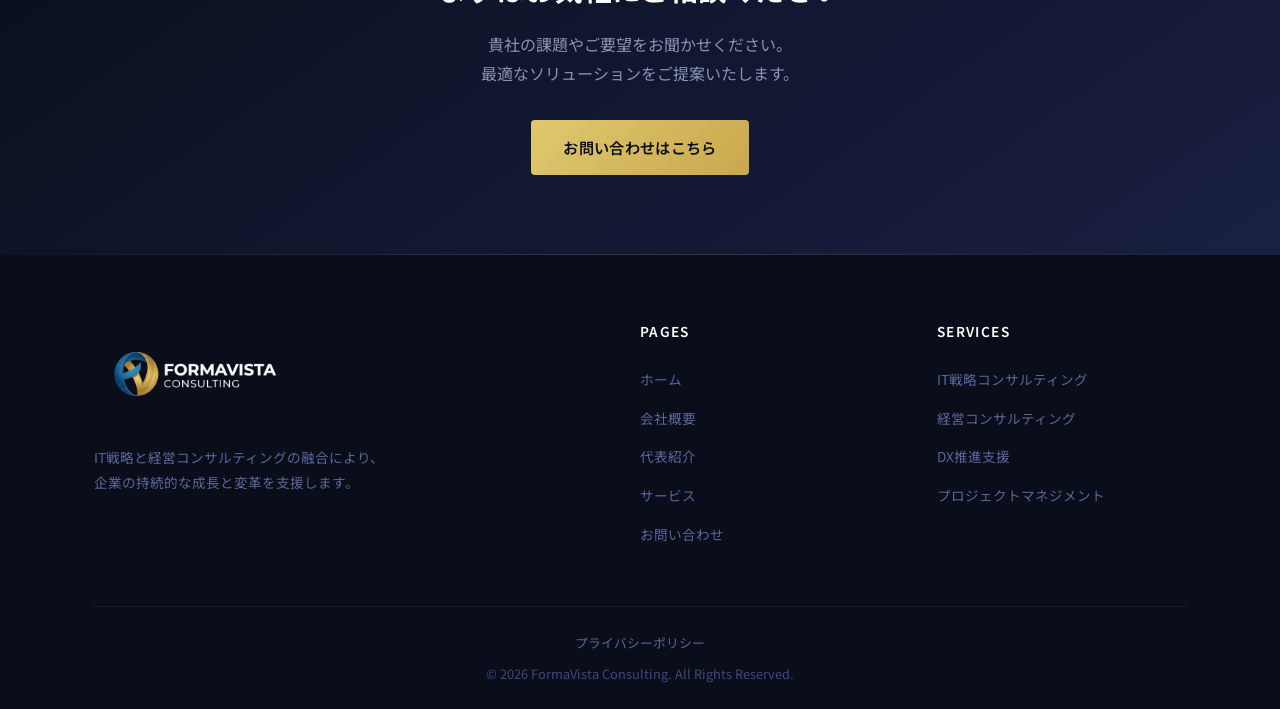
==== commit 772d4e25: "feat: 全ページにファビコン(アイコンロゴ)を追加 logo-icon-remove.png をブラウザタブに表示されるファビコンとして 全6ページ(index, about, services," ====
--- a/index.html
+++ b/index.html
@@ -2,6 +2,7 @@
 <html lang="ja">
 <head>
   <meta charset="UTF-8">
+  <link rel="icon" href="images/logo-icon-remove.png" type="image/png">
   <meta name="viewport" content="width=device-width, initial-scale=1.0">
   <meta name="description" content="合同会社FormaVista Consulting - IT戦略・経営コンサルティングで、企業の持続的な成長と変革を支援します。">
   <meta name="keywords" content="FormaVista,コンサルティング,IT戦略,経営コンサルティング,DX推進">
--- a/css/style.css
+++ b/css/style.css
@@ -69,7 +69,8 @@
   transition: color var(--transition);
 }
 
-ul {
+ul,
+ol {
   list-style: none;
 }
 
@@ -863,7 +864,7 @@
 
 /* --- Page Header --- */
 .page-header {
-  padding: 140px 0 60px;
+  padding: 160px 0 60px;
   background: linear-gradient(145deg, var(--navy-900), var(--navy-800), var(--navy-700));
   text-align: center;
   position: relative;
@@ -1703,9 +1704,13 @@
     font-size: 1.6rem;
   }
 
+  .header__logo-img {
+    height: 60px;
+  }
+
   .nav {
     position: fixed;
-    top: 72px;
+    top: 76px;
     left: 0;
     width: 100%;
     background: var(--navy-900);
@@ -1745,7 +1750,7 @@
   }
 
   .page-header {
-    padding: 120px 0 40px;
+    padding: 110px 0 40px;
   }
 
   .page-header__title {
@@ -1764,6 +1769,10 @@
   .footer__grid {
     grid-template-columns: 1fr;
     gap: 32px;
+  }
+
+  .footer__brand-img {
+    height: 70px;
   }
 
   .cta__title {
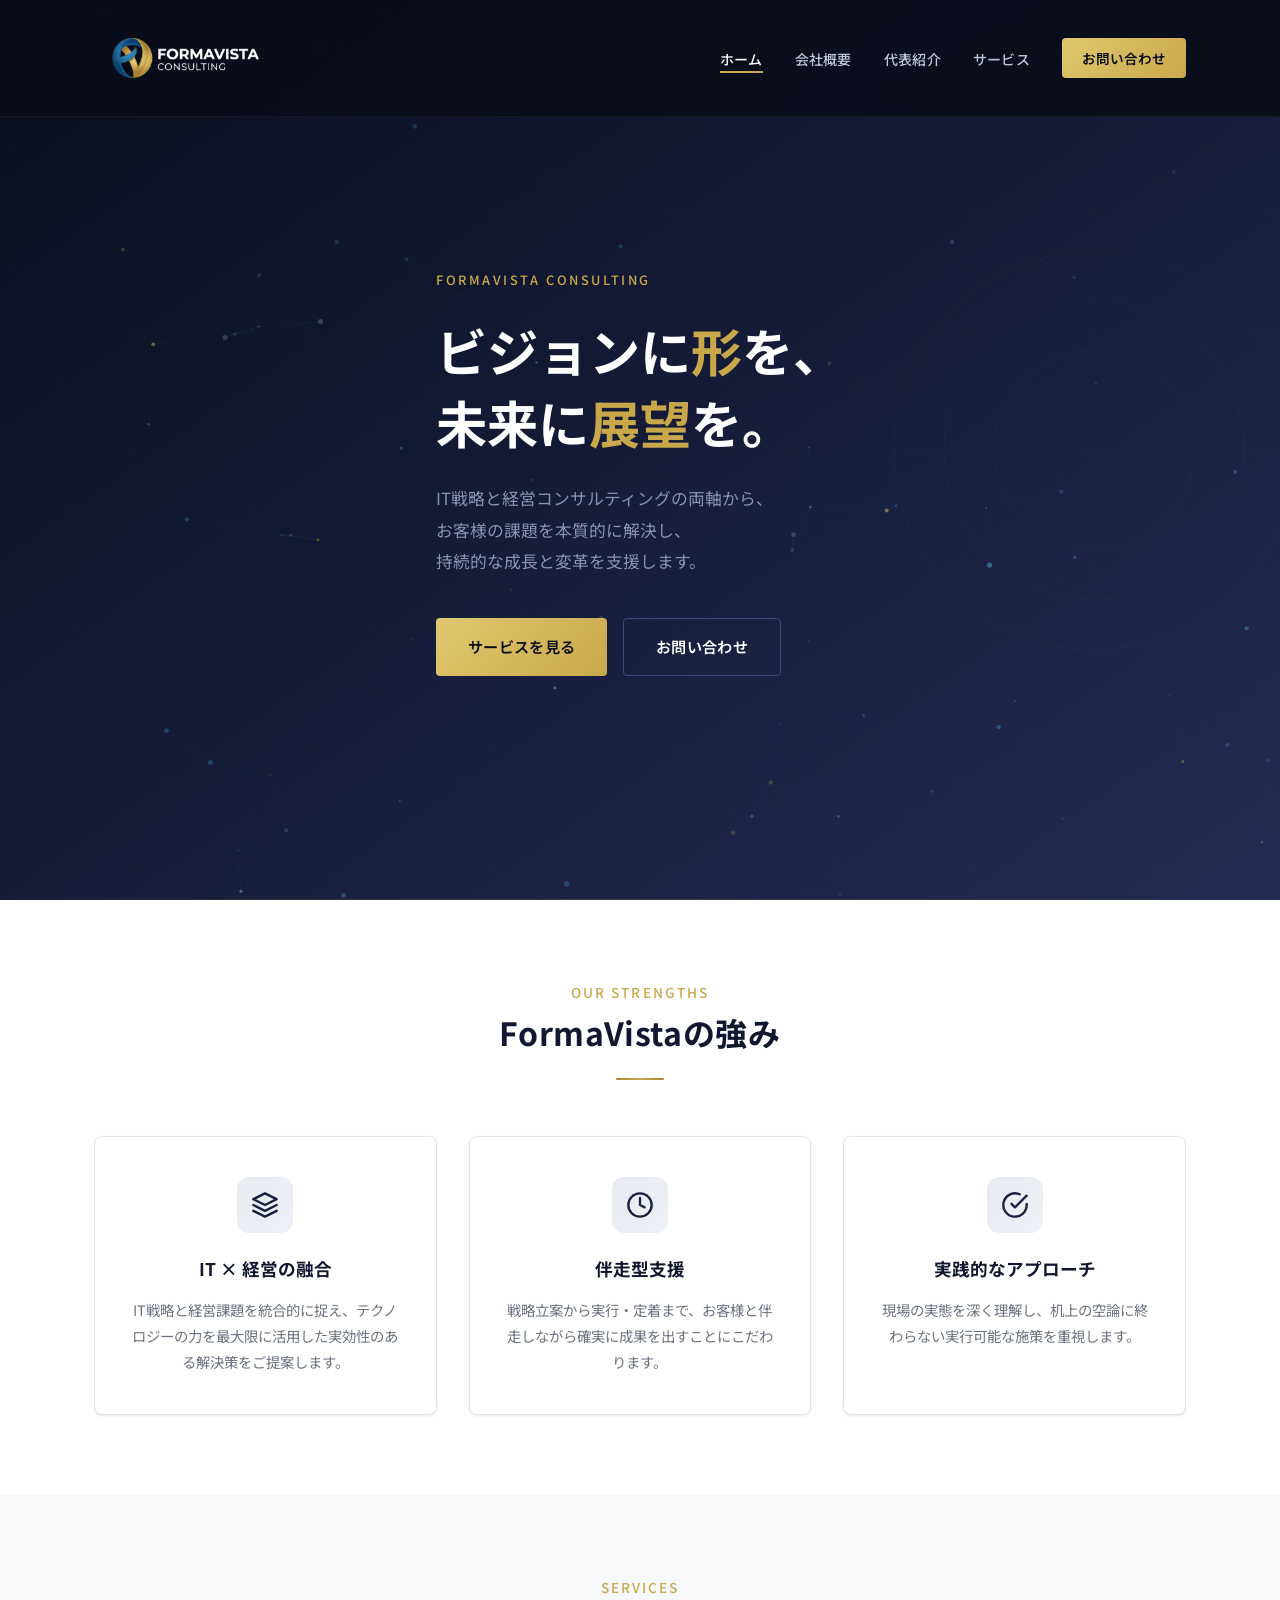
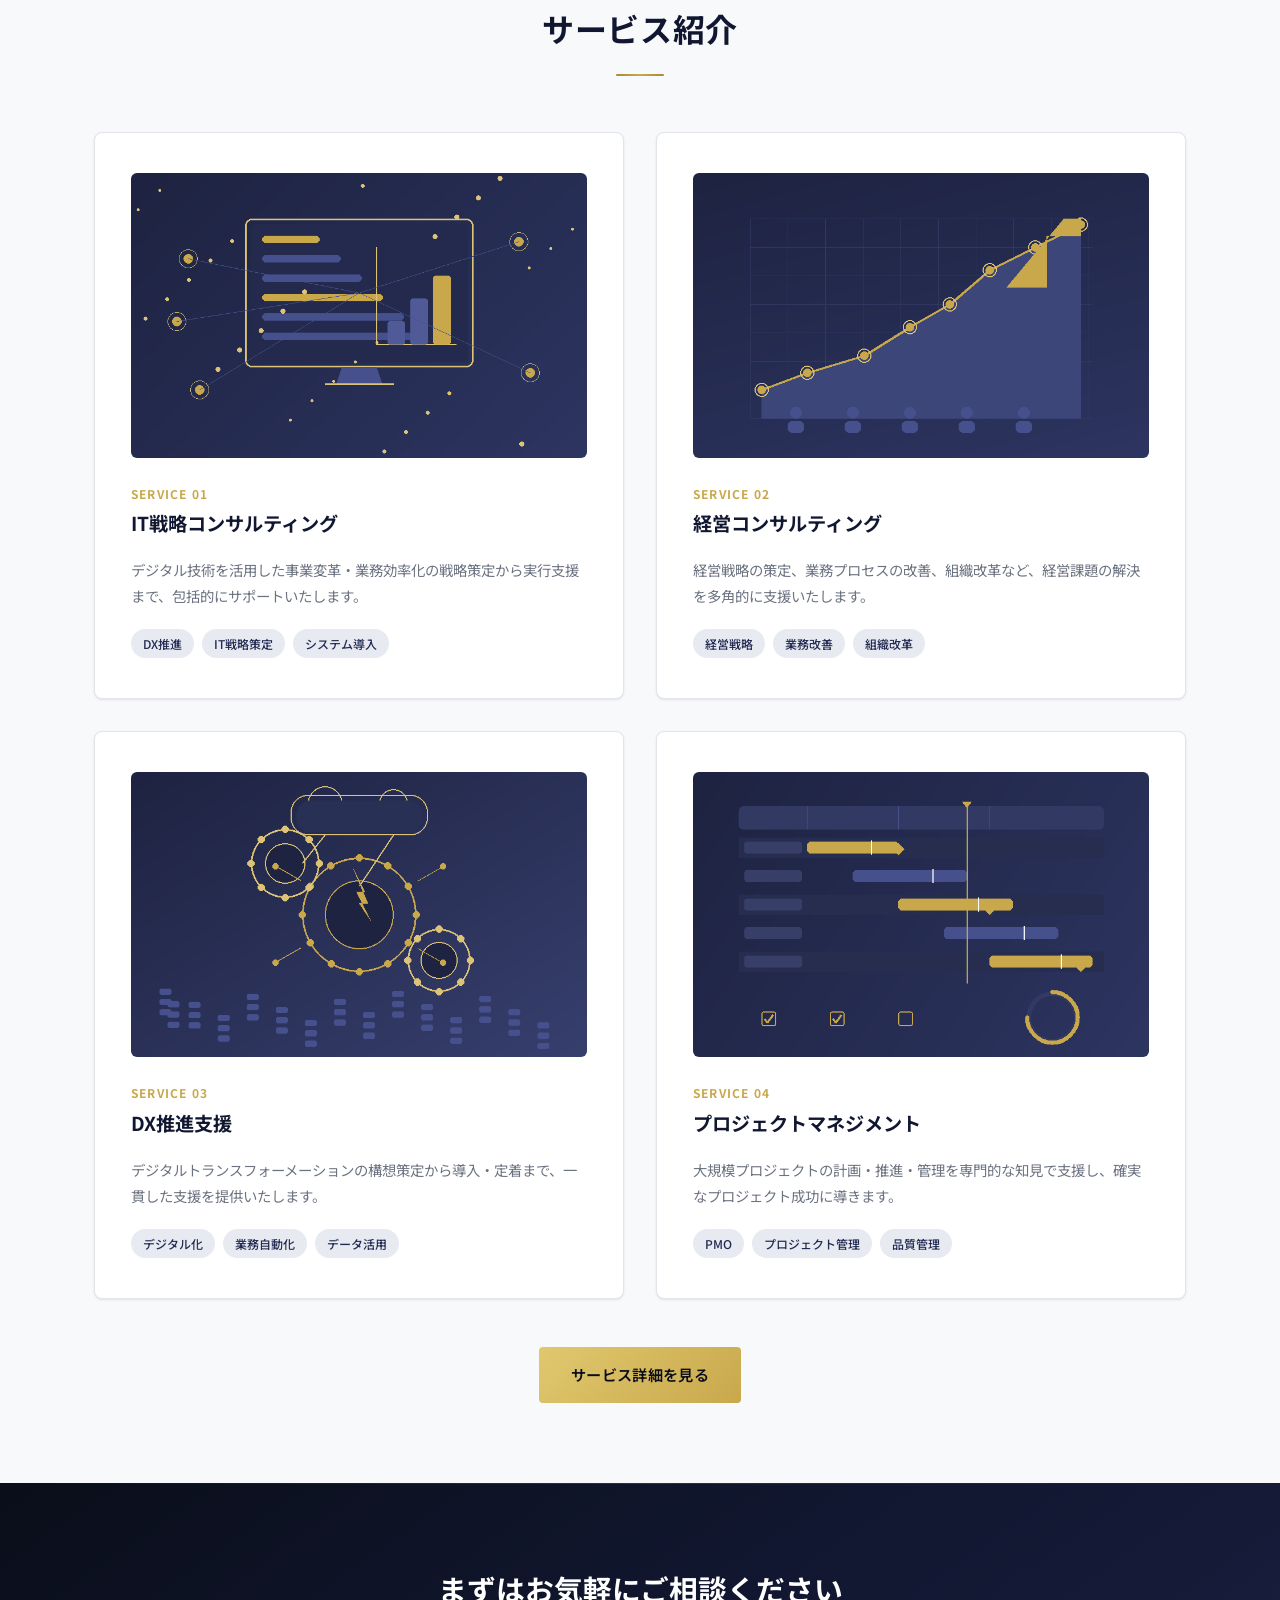
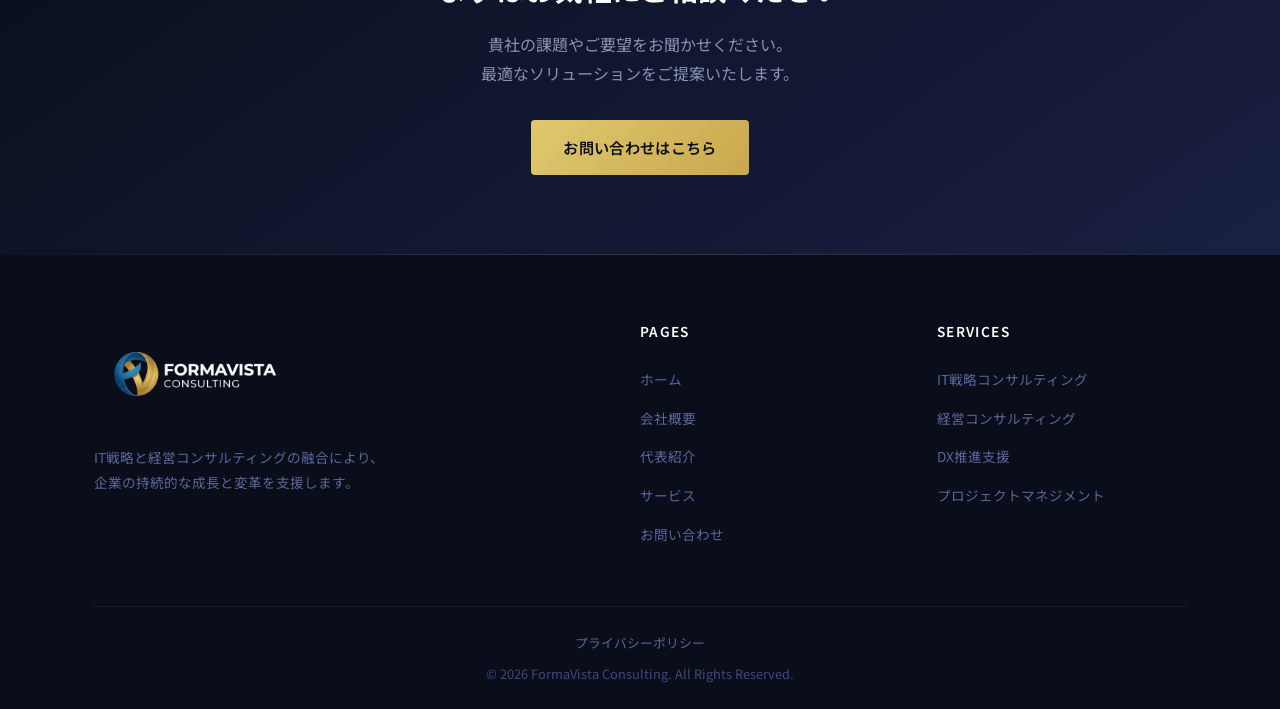
==== commit 20df7a6c: "fix: ファビコンを適切なサイズにリサイズして設定 元画像(2784x1536)を正方形にクロップし、ファビコン用32x32px・ Apple Touch Icon用180x180pxを生成。全ペー" ====
--- a/index.html
+++ b/index.html
@@ -2,7 +2,8 @@
 <html lang="ja">
 <head>
   <meta charset="UTF-8">
-  <link rel="icon" href="images/logo-icon-remove.png" type="image/png">
+  <link rel="icon" href="images/favicon-32.png" type="image/png" sizes="32x32">
+  <link rel="apple-touch-icon" href="images/apple-touch-icon.png">
   <meta name="viewport" content="width=device-width, initial-scale=1.0">
   <meta name="description" content="合同会社FormaVista Consulting - IT戦略・経営コンサルティングで、企業の持続的な成長と変革を支援します。">
   <meta name="keywords" content="FormaVista,コンサルティング,IT戦略,経営コンサルティング,DX推進">
